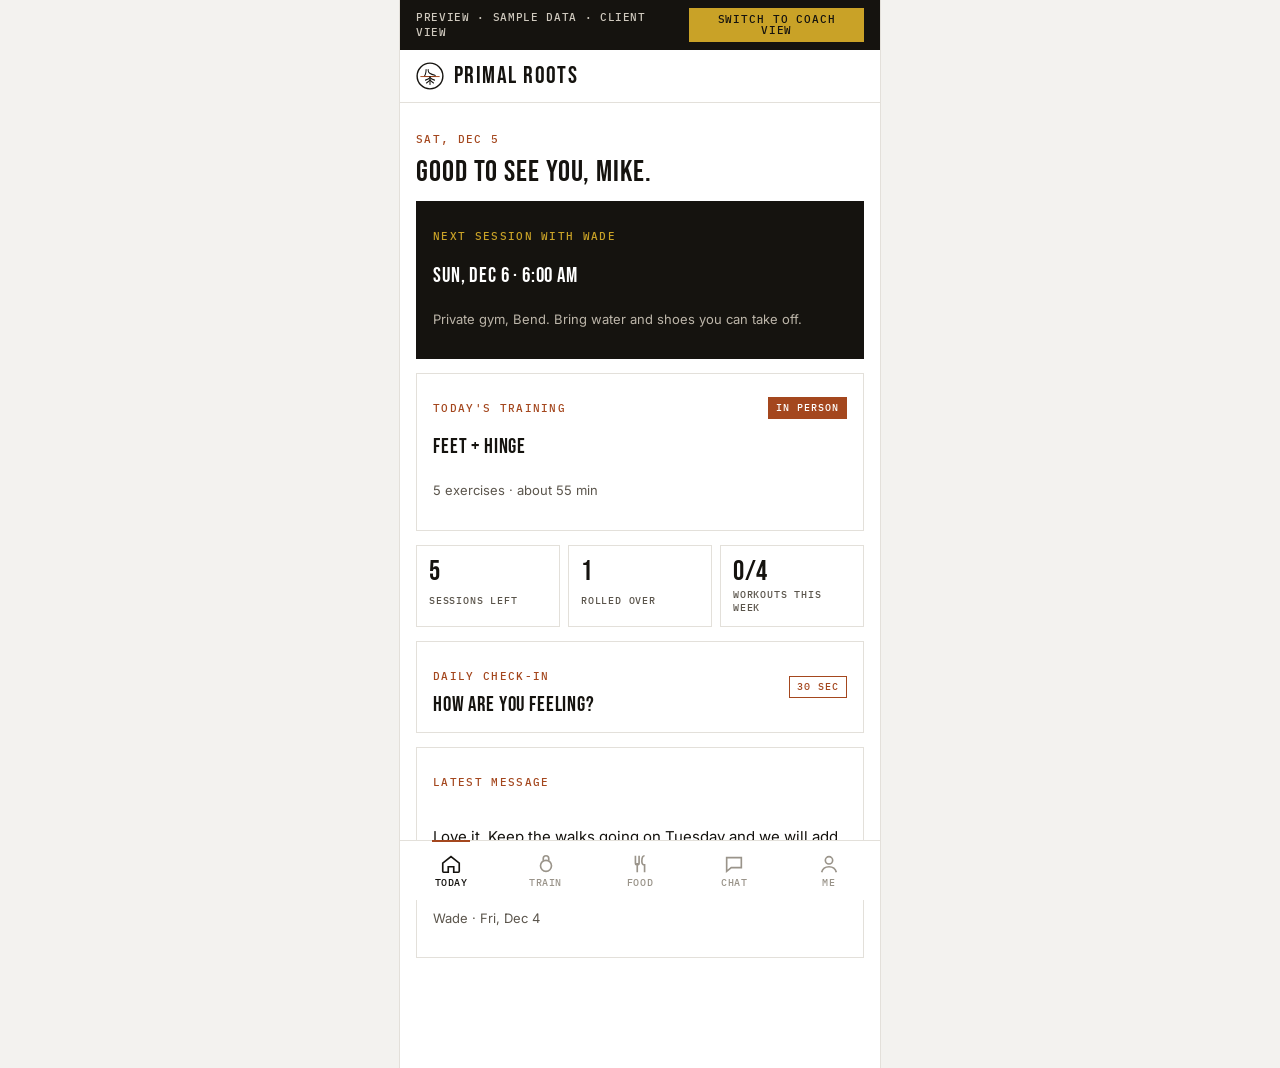
==== app/index.html @ 7bb83ce9 "Add Primal Roots app preview (client + coach views, sample data) Co-Authored-By: Claude Opus 5.5 <no" ====
<!doctype html>
<html lang="en">
<head>
<meta charset="utf-8">
<meta name="viewport" content="width=device-width, initial-scale=1, viewport-fit=cover">
<meta name="robots" content="noindex">
<title>Primal Roots App</title>
<link rel="preconnect" href="https://fonts.googleapis.com">
<link rel="preconnect" href="https://fonts.gstatic.com" crossorigin>
<link rel="stylesheet" href="https://fonts.googleapis.com/css2?family=Bebas+Neue&family=Source+Serif+4:opsz,wght@8..60,400;8..60,600&family=IBM+Plex+Mono:wght@500&family=Inter:wght@400;500;600&display=swap">
<style>
/* Layout: phone-first app shell. Sticky top bar, scrolling screen, fixed bottom tab bar. Coach view swaps the tabs. */
:root{
  --paper:#FFFFFF; --mist:#F3F2EF; --ink:#15130F; --stone:#5B554C; --rule:#E3E0DA; --gold:#C9A227; --rust:#A4471E; --ok:#2E7D32;
  --display:"Bebas Neue","Arial Narrow",Impact,sans-serif;
  --ui:"Inter",system-ui,-apple-system,"Segoe UI",Roboto,sans-serif;
  --mono:"IBM Plex Mono",ui-monospace,Menlo,monospace;
  color-scheme:light;
}
*{box-sizing:border-box}
html,body{height:100%}
body{margin:0;background:var(--mist);color:var(--ink);font:400 15px/1.5 var(--ui);-webkit-font-smoothing:antialiased}
body::before{content:"";position:fixed;inset:0 0 auto;height:env(safe-area-inset-top,0px);z-index:30;background:var(--paper)}
button{font:inherit;color:inherit;cursor:pointer}
:focus-visible{outline:2px solid var(--rust);outline-offset:2px}
@media (prefers-reduced-motion:reduce){*{transition:none!important;animation:none!important}}
.app{max-width:480px;margin:0 auto;min-height:100%;background:var(--paper);position:relative;box-shadow:0 0 0 1px var(--rule)}
.preview{background:var(--ink);color:#cfc9be;font:500 11px/1.4 var(--mono);letter-spacing:.06em;text-transform:uppercase;padding:8px max(16px,env(safe-area-inset-right,0px)) 8px max(16px,env(safe-area-inset-left,0px));display:flex;justify-content:space-between;align-items:center;gap:10px}
.preview button{background:var(--gold);color:var(--ink);border:0;padding:6px 10px;font:500 11px/1 var(--mono);letter-spacing:.08em;text-transform:uppercase}
.top{position:sticky;top:env(safe-area-inset-top,0px);z-index:20;background:var(--paper);border-bottom:1px solid var(--rule);display:flex;align-items:center;gap:10px;padding:12px max(16px,env(safe-area-inset-right,0px)) 12px max(16px,env(safe-area-inset-left,0px))}
.top svg.mk{width:28px;height:28px;flex:0 0 auto}
.top h1{font:400 24px/1 var(--display);letter-spacing:.06em;margin:0;flex:1}
.back{background:none;border:0;padding:6px 8px 6px 0;font:500 12px/1 var(--mono);letter-spacing:.08em;text-transform:uppercase;color:var(--stone)}
.screen{padding:18px max(16px,env(safe-area-inset-right,0px)) 110px max(16px,env(safe-area-inset-left,0px));display:grid;gap:14px}
.label{font:500 11px/1.3 var(--mono);letter-spacing:.12em;text-transform:uppercase;color:var(--rust)}
.muted{color:var(--stone)}
.small{font-size:13px}
h2{font:400 30px/1 var(--display);letter-spacing:.03em;margin:0}
h3{font:400 21px/1.05 var(--display);letter-spacing:.04em;margin:0}
.card{border:1px solid var(--rule);background:var(--paper);padding:16px;display:grid;gap:10px}
.card.dark{background:var(--ink);color:var(--paper);border-color:var(--ink)}
.card.dark .muted{color:#bdb6aa}
.card.dark .label{color:var(--gold)}
.card.tap{cursor:pointer;text-align:left;width:100%}
.card.tap:hover{border-color:var(--ink)}
.row{display:flex;align-items:center;justify-content:space-between;gap:12px}
.stats{display:grid;grid-template-columns:repeat(3,1fr);gap:8px}
.stat{border:1px solid var(--rule);padding:12px;display:grid;gap:2px}
.stat b{font:400 28px/1 var(--display);letter-spacing:.02em;font-variant-numeric:tabular-nums}
.stat span{font:500 10px/1.3 var(--mono);letter-spacing:.08em;text-transform:uppercase;color:var(--stone)}
.btn{display:inline-flex;align-items:center;justify-content:center;gap:8px;border:2px solid var(--ink);background:var(--ink);color:var(--paper);padding:12px 16px;font:400 17px/1 var(--display);letter-spacing:.1em;text-transform:uppercase;text-decoration:none}
.btn.ghost{background:transparent;color:var(--ink)}
.btn.gold{background:var(--gold);border-color:var(--gold);color:var(--ink)}
.btn.block{width:100%}
.chip{display:inline-block;font:500 10px/1 var(--mono);letter-spacing:.1em;text-transform:uppercase;padding:5px 7px;border:1px solid var(--rule);color:var(--stone)}
.chip.ok{border-color:var(--ok);color:var(--ok)}
.chip.warn{border-color:var(--rust);color:var(--rust)}
.chip.solid{background:var(--rust);border-color:var(--rust);color:#fff}
.tabs{position:fixed;bottom:0;left:50%;transform:translateX(-50%);width:100%;max-width:480px;background:var(--paper);border-top:1px solid var(--rule);display:grid;grid-template-columns:repeat(5,1fr);padding:6px max(4px,env(safe-area-inset-right,0px)) calc(6px + env(safe-area-inset-bottom,0px)) max(4px,env(safe-area-inset-left,0px));z-index:20}
.tabs.four{grid-template-columns:repeat(4,1fr)}
.tab{background:none;border:0;display:grid;justify-items:center;gap:3px;padding:6px 0;font:500 10px/1 var(--mono);letter-spacing:.06em;text-transform:uppercase;color:#9a948a;position:relative}
.tab svg{width:22px;height:22px}
.tab[aria-current="page"]{color:var(--ink)}
.tab[aria-current="page"]::after{content:"";position:absolute;top:-7px;left:30%;right:30%;height:2px;background:var(--rust)}
.dot{position:absolute;top:2px;right:28%;width:8px;height:8px;background:var(--rust);border-radius:50%}
.list{display:grid;border-top:1px solid var(--rule)}
.li{display:flex;gap:12px;align-items:center;justify-content:space-between;padding:12px 0;border-bottom:1px solid var(--rule)}
.li.tap{cursor:pointer;background:none;border-left:0;border-right:0;border-top:0;width:100%;text-align:left}
.ex{border:1px solid var(--rule);display:grid}
.exhead{display:flex;gap:12px;padding:12px;align-items:flex-start}
.thumb{width:64px;height:64px;flex:0 0 auto;background:repeating-linear-gradient(135deg,var(--mist) 0 6px,#fff 6px 12px);border:1px solid var(--rule);display:grid;place-items:center;font:500 9px/1.2 var(--mono);color:var(--stone);text-align:center;text-transform:uppercase;letter-spacing:.06em}
.exbody{display:grid;gap:4px;flex:1;min-width:0}
.exbody b{font-weight:600}
.sets{display:grid;gap:6px;padding:0 12px 12px}
.set{display:grid;grid-template-columns:42px 1fr 1fr 44px;gap:8px;align-items:center}
.set span{font:500 11px/1 var(--mono);color:var(--stone)}
.set input{width:100%;border:1px solid var(--rule);padding:8px;font:500 15px/1 var(--ui);text-align:center;border-radius:0;background:#fff;color:var(--ink)}
.done{width:44px;height:38px;border:1px solid var(--rule);background:#fff;display:grid;place-items:center}
.done[aria-pressed="true"]{background:var(--ink);border-color:var(--ink);color:#fff}
.bar{height:8px;background:var(--mist);position:relative}
.bar i{position:absolute;inset:0 auto 0 0;background:var(--rust)}
.scale{display:flex;gap:4px;flex-wrap:wrap}
.scale button{width:36px;height:36px;border:1px solid var(--rule);background:#fff;font:500 13px/1 var(--mono)}
.scale button[aria-pressed="true"]{background:var(--ink);color:#fff;border-color:var(--ink)}
.fld{display:grid;gap:6px}
.fld label{font-weight:600;font-size:14px}
.fld input,.fld textarea,.fld select{border:1px solid #c9c4ba;padding:10px 12px;font:400 16px/1.4 var(--ui);border-radius:0;background:#fff;color:var(--ink);width:100%}
.chat{display:grid;gap:8px;padding-bottom:70px}
.msg{max-width:80%;padding:10px 12px;font-size:15px;line-height:1.4}
.msg.me{justify-self:end;background:var(--ink);color:#fff}
.msg.them{justify-self:start;background:var(--mist)}
.msg time{display:block;font:500 10px/1 var(--mono);opacity:.6;margin-top:6px}
.composer{position:fixed;bottom:calc(64px + env(safe-area-inset-bottom,0px));left:50%;transform:translateX(-50%);width:100%;max-width:480px;background:var(--paper);border-top:1px solid var(--rule);display:flex;gap:8px;padding:10px max(16px,env(safe-area-inset-right,0px)) 10px max(16px,env(safe-area-inset-left,0px));z-index:19}
.composer input{flex:1;border:1px solid #c9c4ba;padding:10px 12px;font:400 16px/1.2 var(--ui);border-radius:0;min-width:0}
.composer button{border:0;background:var(--rust);color:#fff;padding:0 16px;font:400 16px/1 var(--display);letter-spacing:.1em}
.meal{display:grid;grid-template-columns:auto 1fr auto;gap:10px;align-items:start;padding:12px 0;border-bottom:1px solid var(--rule)}
.meal .when{font:500 11px/1.6 var(--mono);color:var(--rust);text-transform:uppercase;letter-spacing:.06em;width:64px}
.spark{width:100%;height:120px;display:block}
.seg{display:grid;grid-template-columns:repeat(3,1fr);border:1px solid var(--ink)}
.seg button{background:#fff;border:0;padding:10px 4px;font:500 11px/1 var(--mono);letter-spacing:.06em;text-transform:uppercase}
.seg button + button{border-left:1px solid var(--ink)}
.seg button[aria-pressed="true"]{background:var(--ink);color:#fff}
.toast{position:fixed;left:50%;bottom:calc(84px + env(safe-area-inset-bottom,0px));transform:translateX(-50%);background:var(--ink);color:#fff;padding:10px 14px;font:500 12px/1.3 var(--mono);letter-spacing:.04em;z-index:40}
.avatar{width:40px;height:40px;flex:0 0 auto;background:var(--ink);color:#fff;display:grid;place-items:center;font:400 18px/1 var(--display);letter-spacing:.04em}
.flag{border-left:3px solid var(--rust);padding:8px 12px;background:#fbf1ed;font-size:14px}
.guide li{margin-bottom:6px}
</style>
</head>
<body>


<div class="app" id="app"></div>

<script>
(function(){
/* ---------- sample data (shaped like the future database tables) ---------- */
var today = new Date(); today.setHours(0,0,0,0);
function dayOffset(n,h,m){var d=new Date(today);d.setDate(d.getDate()+n);if(h!=null)d.setHours(h,m||0);return d;}
var DB = {
  coach:{name:'Wade', phone:'541-703-8179', email:'wade@primalroots.fit', bookingLink:'https://calendar.app.google/3cA5vLPcfc19vx5R9'},
  clients:[
    {id:'c1', name:'Mike R.', first:'Mike', plan:'The Full Root', sessionsPerMonth:8, used:3, rolled:1, price:920, term:'Month to month', method:'Card', paid:true, parq:'Cleared', goal:'Lose 20 lb and stop my low back flaring up at work', avoid:'Morning low back stiffness. No heavy spinal loading yet.', schedule:'Mon/Wed 6:00am', start:'Nov 2, 2026', workoutPlan:true, nutritionPlan:true, lastCheckin:0, unread:1},
    {id:'c2', name:'Dan K.', first:'Dan', plan:'The Root', sessionsPerMonth:4, used:1, rolled:0, price:560, term:'3-month prepaid', method:'Zelle', paid:true, parq:'Clearance received', goal:'Get back in shape for hunting season', avoid:'Left knee meniscus surgery 2023. Avoid deep loaded knee flexion.', schedule:'Sat 9:00am', start:'Nov 9, 2026', workoutPlan:true, nutritionPlan:true, lastCheckin:2, unread:0},
    {id:'c3', name:'Tyler B.', first:'Tyler', plan:'Custom', sessionsPerMonth:8, used:2, rolled:0, price:840, term:'Month to month', method:'Cash', paid:false, parq:'Needs clearance', goal:'Build strength after years of desk work', avoid:'Waiting on doctor clearance (PAR-Q question 1).', schedule:'Tue/Thu 5:30pm', start:'Nov 16, 2026', workoutPlan:true, nutritionPlan:false, lastCheckin:5, unread:0}
  ],
  sessions:[ {client:'c1', at:dayOffset(1,6,0), type:'Training session'}, {client:'c1', at:dayOffset(3,6,0), type:'Training session'},
             {client:'c2', at:dayOffset(4,9,0), type:'Training session'}, {client:'c3', at:dayOffset(1,17,30), type:'Training session'} ],
  program:{ name:'Ground Up — Phase 1', weeks:4, week:2, days:[
    {id:'w1', day:'Mon', title:'Feet + Hinge', focus:'Lower body · in person', mins:55, inPerson:true, exercises:[
      {name:'Short foot holds', detail:'Barefoot. Pull the ball of the foot toward the heel without curling toes.', sets:3, reps:'30 sec', load:'Bodyweight'},
      {name:'Toe yoga', detail:'Big toe up, little toes down, then switch. Slow and controlled.', sets:2, reps:'10 each', load:'Bodyweight'},
      {name:'Kettlebell deadlift', detail:'Hips back, flat back, drive the floor away.', sets:3, reps:'8', load:'24 kg'},
      {name:'Goblet squat', detail:'Heels down, chest tall, pause 1 sec at the bottom.', sets:3, reps:'10', load:'16 kg'},
      {name:'Suitcase carry', detail:'One bell, stand tall, do not lean. Switch hands each set.', sets:3, reps:'40 m', load:'24 kg'} ]},
    {id:'w2', day:'Tue', title:'Walk + Mobility', focus:'On your own · 30 min', mins:30, inPerson:false, exercises:[
      {name:'Brisk walk', detail:'Nose breathing pace. Flat shoes or barefoot shoes if you have them.', sets:1, reps:'20 min', load:'—'},
      {name:'Ankle rocks', detail:'Knee over toes against a wall, heel down.', sets:2, reps:'12 each', load:'Bodyweight'},
      {name:'Hip airplanes', detail:'Hold a counter for balance. Rotate over the standing hip.', sets:2, reps:'6 each', load:'Bodyweight'} ]},
    {id:'w3', day:'Wed', title:'Rotate + Press', focus:'Upper body · in person', mins:55, inPerson:true, exercises:[
      {name:'Mace 360', detail:'Elbows close to the head, ribs down, smooth circle.', sets:3, reps:'8 each way', load:'7 kg'},
      {name:'Landmine rotation', detail:'Pivot the back foot, power from the hips, not the arms.', sets:3, reps:'8 each side', load:'Bar + 10 lb'},
      {name:'Half-kneeling KB press', detail:'Squeeze the down-side glute, press straight up.', sets:3, reps:'8 each', load:'16 kg'},
      {name:'Cable row', detail:'Reach long, pull to the ribs, pause.', sets:3, reps:'12', load:'50 lb'} ]},
    {id:'w4', day:'Fri', title:'Carry + Conditioning', focus:'On your own · 35 min', mins:35, inPerson:false, exercises:[
      {name:'Kettlebell swing', detail:'Hike, snap the hips, float the bell. Rest as needed.', sets:5, reps:'15', load:'16 kg'},
      {name:'Farmer carry', detail:'Two bells, short fast steps.', sets:4, reps:'40 m', load:'2 × 16 kg'},
      {name:'Dead bug', detail:'Low back pressed down, slow exhale.', sets:3, reps:'8 each', load:'Bodyweight'} ]}
  ]},
  nutrition:{ title:'Ancestral basics', summary:'Simple, whole-food guidelines we set together at your intro session. Adjusted at check-ins.', guidelines:[
      'Build every meal around a palm-to-hand-sized portion of animal protein: beef, eggs, fish, poultry.',
      'Add fruit and dairy you tolerate well for carbs and energy, more on training days.',
      'Cook with butter, tallow or olive oil. Skip seed oils and packaged snacks.',
      'Drink water through the day; add salt if you train hard or sweat a lot.',
      'Eat most of your food earlier in the day and finish 2–3 hours before bed.'],
    sampleDay:[['Breakfast','4 eggs, berries, whole milk'],['Lunch','Ground beef bowl with rice or potatoes, fruit'],['Snack','Greek yogurt and honey'],['Dinner','Steak or salmon, roasted vegetables']],
    note:'This is general coaching, not medical nutrition therapy. Check with your doctor if you have a medical condition.' },
  foodLog:[ {when:'Breakfast', what:'4 eggs, blueberries, coffee with cream', time:'7:10am'}, {when:'Lunch', what:'Ground beef, white rice, orange', time:'12:30pm'} ],
  water:5,
  checkins:[ {d:-6,weight:212.4,sleep:6,energy:5,soreness:4,stress:7},{d:-5,weight:212.0,sleep:7,energy:6,soreness:5,stress:6},{d:-4,weight:211.6,sleep:6,energy:6,soreness:6,stress:6},
             {d:-3,weight:211.8,sleep:7,energy:7,soreness:4,stress:5},{d:-2,weight:211.1,sleep:8,energy:7,soreness:3,stress:5},{d:-1,weight:210.6,sleep:7,energy:8,soreness:3,stress:4} ],
  messages:{ c1:[ {from:'coach', text:'Nice work on swings Monday. How is the back feeling this morning?', at:dayOffset(-1,8,2)},
                  {from:'client', text:'Way less stiff than usual. Did the foot stuff before work too.', at:dayOffset(-1,8,40)},
                  {from:'coach', text:'Love it. Keep the walks going on Tuesday and we will add load Wednesday.', at:dayOffset(-1,9,5)} ],
             c2:[ {from:'client', text:'Knee felt solid on the step-ups.', at:dayOffset(-2,18,0)} ], c3:[] },
  documents:[ {name:'Intake forms (signed)', date:'Oct 30, 2026'}, {name:'Client agreement', date:'Nov 2, 2026'} ],
  coachNotes:{ c1:[ {d:'Nov 2', t:'Personal', n:'Wife Sarah, two kids. Desk job 7–3. Loves fly fishing.'}, {d:'Nov 2', t:'Injury / pain', n:'Back fine during swings; ask about morning stiffness.'} ],
               c2:[ {d:'Nov 9', t:'Programming', n:'Progress step-up height before adding load.'} ],
               c3:[ {d:'Nov 16', t:'Billing', n:'Pays cash at first session of the month.'} ] }
};

/* ---------- state ---------- */
var S = { role:'client', tab:'today', sub:null, me:'c1', coachClient:null, done:{}, checkin:{}, toast:null, logDraft:null };
var root = document.getElementById('app');
function esc(s){return String(s==null?'':s).replace(/[&<>"]/g,function(c){return{'&':'&amp;','<':'&lt;','>':'&gt;','"':'&quot;'}[c];});}
function fmtDay(d){return d.toLocaleDateString(undefined,{weekday:'short',month:'short',day:'numeric'});}
function fmtTime(d){return d.toLocaleTimeString(undefined,{hour:'numeric',minute:'2-digit'});}
function me(){return DB.clients.find(function(c){return c.id===S.me;});}
function nextSession(cid){return DB.sessions.filter(function(s){return s.client===cid&&s.at>new Date();}).sort(function(a,b){return a.at-b.at;})[0];}
function toast(t){S.toast=t;draw();setTimeout(function(){S.toast=null;draw();},1800);}

var ICON = {
  today:'<svg viewBox="0 0 24 24" fill="none" stroke="currentColor" stroke-width="1.8"><path d="M3 11l9-7 9 7v9a1 1 0 0 1-1 1h-5v-6H9v6H4a1 1 0 0 1-1-1z"/></svg>',
  train:'<svg viewBox="0 0 24 24" fill="none" stroke="currentColor" stroke-width="1.8"><circle cx="12" cy="14" r="6"/><path d="M9 8.5V6a3 3 0 0 1 6 0v2.5"/></svg>',
  food:'<svg viewBox="0 0 24 24" fill="none" stroke="currentColor" stroke-width="1.8"><path d="M7 3v8a2 2 0 0 0 4 0V3M9 11v10M17 3c-2 0-3 3-3 6s1 4 3 4v8"/></svg>',
  chat:'<svg viewBox="0 0 24 24" fill="none" stroke="currentColor" stroke-width="1.8"><path d="M4 5h16v11H9l-5 4z"/></svg>',
  me:'<svg viewBox="0 0 24 24" fill="none" stroke="currentColor" stroke-width="1.8"><circle cx="12" cy="8" r="4"/><path d="M4 21c1-4 4-6 8-6s7 2 8 6"/></svg>',
  clients:'<svg viewBox="0 0 24 24" fill="none" stroke="currentColor" stroke-width="1.8"><circle cx="9" cy="8" r="3.5"/><path d="M2 20c.8-3.5 3.6-5 7-5s6.2 1.5 7 5"/><path d="M16 4.5a3.5 3.5 0 0 1 0 7M18 15c2 .6 3.4 2.2 4 5"/></svg>',
  cal:'<svg viewBox="0 0 24 24" fill="none" stroke="currentColor" stroke-width="1.8"><rect x="3" y="5" width="18" height="16"/><path d="M3 10h18M8 3v4M16 3v4"/></svg>',
  check:'<svg viewBox="0 0 24 24" width="18" height="18" fill="none" stroke="currentColor" stroke-width="2.4"><path d="M5 12l5 5 9-10"/></svg>'
};
var MARK = '<svg class="mk" viewBox="0 0 200 200" aria-hidden="true"><g fill="none" stroke="#15130F" stroke-linecap="round" stroke-linejoin="round"><circle cx="100" cy="100" r="92" stroke-width="10"/><g transform="translate(100 104) scale(0.62) translate(-105 -120)" stroke-width="12"><path d="M60 40 C60 64 58 80 52 94 C44 104 40 112 44 120 H158 C168 120 170 110 162 106 C140 100 118 92 102 82 C92 76 86 64 84 50 V40"/></g><path d="M34 104 H166" stroke="#A4471E" stroke-width="7"/><g transform="translate(100 104) scale(0.58) translate(-100 -82)" stroke-width="13"><path d="M100 82 V180"/><path d="M100 96 C86 112 66 120 44 126"/><path d="M100 96 C114 112 134 120 156 126"/><path d="M100 124 C88 140 72 150 56 162"/><path d="M100 124 C112 140 128 150 144 162"/></g></g></svg>';

/* ---------- client screens ---------- */
function todayWorkout(){var dows=['Sun','Mon','Tue','Wed','Thu','Fri','Sat'];var d=dows[new Date().getDay()];return DB.program.days.find(function(w){return w.day===d;})||DB.program.days[0];}
function clientToday(){
  var c=me(), ns=nextSession(c.id), w=todayWorkout(), left=c.sessionsPerMonth-c.used, doneCount=DB.program.days.filter(function(x){return S.done[x.id+'_complete'];}).length;
  var lastMsg=(DB.messages[c.id]||[]).slice(-1)[0];
  return '<div><p class="label">'+esc(fmtDay(new Date()))+'</p><h2>Good to see you, '+esc(c.first)+'.</h2></div>'+
  (ns?'<div class="card dark"><p class="label">Next session with Wade</p><h3>'+esc(fmtDay(ns.at))+' · '+esc(fmtTime(ns.at))+'</h3><p class="muted small">Private gym, Bend. Bring water and shoes you can take off.</p></div>':'')+
  '<button class="card tap" data-go="workout" data-id="'+w.id+'"><div class="row"><p class="label">Today\'s training</p><span class="chip'+(w.inPerson?' solid':'')+'">'+(w.inPerson?'In person':'On your own')+'</span></div><h3>'+esc(w.title)+'</h3><p class="muted small">'+esc(w.exercises.length)+' exercises · about '+w.mins+' min</p></button>'+
  '<div class="stats"><div class="stat"><b>'+left+'</b><span>Sessions left</span></div><div class="stat"><b>'+c.rolled+'</b><span>Rolled over</span></div><div class="stat"><b>'+doneCount+'/'+DB.program.days.length+'</b><span>Workouts this week</span></div></div>'+
  '<button class="card tap" data-go="checkin"><div class="row"><div><p class="label">Daily check-in</p><h3>'+(S.checkin.saved?'Checked in today':'How are you feeling?')+'</h3></div><span class="chip '+(S.checkin.saved?'ok':'warn')+'">'+(S.checkin.saved?'Done':'30 sec')+'</span></div></button>'+
  (lastMsg?'<button class="card tap" data-tab="chat"><p class="label">Latest message</p><p>'+esc(lastMsg.text)+'</p><p class="muted small">'+(lastMsg.from==='coach'?'Wade':'You')+' · '+esc(fmtDay(lastMsg.at))+'</p></button>':'');
}
function clientTrain(){
  var p=DB.program;
  return '<div><p class="label">Your program</p><h2>'+esc(p.name)+'</h2><p class="muted small">Week '+p.week+' of '+p.weeks+'</p></div>'+
  '<div class="bar" aria-label="Program progress"><i style="width:'+(p.week/p.weeks*100)+'%"></i></div>'+
  p.days.map(function(w){var done=S.done[w.id+'_complete'];return '<button class="card tap" data-go="workout" data-id="'+w.id+'"><div class="row"><span class="label">'+esc(w.day)+'</span>'+(done?'<span class="chip ok">Done</span>':'<span class="chip'+(w.inPerson?' solid':'')+'">'+(w.inPerson?'In person':'On your own')+'</span>')+'</div><h3>'+esc(w.title)+'</h3><p class="muted small">'+esc(w.focus)+' · '+w.exercises.length+' exercises</p></button>';}).join('');
}
function workoutDetail(id){
  var w=DB.program.days.find(function(x){return x.id===id;});
  return '<div><p class="label">'+esc(w.day)+' · '+esc(w.focus)+'</p><h2>'+esc(w.title)+'</h2></div>'+
  w.exercises.map(function(e,ei){
    var sets='';for(var s=0;s<e.sets;s++){var k=id+'_'+ei+'_'+s;sets+='<div class="set"><span>Set '+(s+1)+'</span><input aria-label="Weight, set '+(s+1)+'" value="'+esc(S.done[k+'_w']!=null?S.done[k+'_w']:e.load)+'" data-log="'+k+'_w"><input aria-label="Reps, set '+(s+1)+'" value="'+esc(S.done[k+'_r']!=null?S.done[k+'_r']:e.reps)+'" data-log="'+k+'_r"><button class="done" aria-label="Mark set '+(s+1)+' done" aria-pressed="'+(S.done[k]?'true':'false')+'" data-set="'+k+'">'+ICON.check+'</button></div>';}
    return '<div class="ex"><div class="exhead"><div class="thumb">Demo<br>video</div><div class="exbody"><b>'+esc(e.name)+'</b><span class="muted small">'+e.sets+' × '+esc(e.reps)+' · '+esc(e.load)+'</span><span class="small">'+esc(e.detail)+'</span></div></div><div class="sets"><div class="set"><span></span><span>Load</span><span>Reps</span><span></span></div>'+sets+'</div></div>';
  }).join('')+
  '<div class="fld"><label for="wnote">Notes for Wade</label><textarea id="wnote" rows="2" placeholder="How did it feel? Anything hurt?"></textarea></div>'+
  '<button class="btn block" data-complete="'+id+'">'+(S.done[id+'_complete']?'Completed ✓':'Finish workout')+'</button>';
}
function checkinScreen(){
  var c=S.checkin;
  function scale(key,label){return '<div class="fld"><label>'+label+'</label><div class="scale">'+[1,2,3,4,5,6,7,8,9,10].map(function(n){return '<button aria-pressed="'+(c[key]===n?'true':'false')+'" data-ck="'+key+'" data-v="'+n+'">'+n+'</button>';}).join('')+'</div></div>';}
  return '<div><p class="label">Daily check-in</p><h2>How are you today?</h2></div>'+
  '<div class="fld"><label for="ckw">Morning bodyweight (lb)</label><input id="ckw" inputmode="decimal" value="'+esc(c.weight||'')+'" data-ckin="weight" placeholder="e.g. 210.2"></div>'+
  scale('sleep','Sleep quality')+scale('energy','Energy')+scale('soreness','Soreness')+scale('stress','Stress')+
  '<div class="fld"><label for="ckn">Anything Wade should know?</label><textarea id="ckn" rows="2" data-ckin="note">'+esc(c.note||'')+'</textarea></div>'+
  '<button class="btn block" data-saveck="1">Save check-in</button>';
}
function clientFood(){
  var n=DB.nutrition;
  return '<div><p class="label">Nutrition plan</p><h2>'+esc(n.title)+'</h2><p class="muted small">'+esc(n.summary)+'</p></div>'+
  '<div class="card"><p class="label">Your guidelines</p><ul class="guide" style="margin:0;padding-left:18px">'+n.guidelines.map(function(g){return '<li>'+esc(g)+'</li>';}).join('')+'</ul></div>'+
  '<div class="card"><p class="label">Sample day</p>'+n.sampleDay.map(function(m){return '<div class="row small"><b>'+esc(m[0])+'</b><span class="muted" style="text-align:right">'+esc(m[1])+'</span></div>';}).join('')+'</div>'+
  '<div class="row"><h3>Today\'s food log</h3><button class="btn ghost" data-go="addfood" style="padding:8px 12px;font-size:15px">+ Add</button></div>'+
  '<div class="list">'+(DB.foodLog.length?DB.foodLog.map(function(f){return '<div class="meal"><span class="when">'+esc(f.when)+'</span><span>'+esc(f.what)+'</span><span class="muted small">'+esc(f.time)+'</span></div>';}).join(''):'<p class="muted">Nothing logged yet today.</p>')+'</div>'+
  '<div class="card"><div class="row"><p class="label">Water</p><span class="muted small">'+DB.water+' of 8 glasses</span></div><div class="bar"><i style="width:'+Math.min(100,DB.water/8*100)+'%"></i></div><div class="row"><button class="btn ghost" data-water="-1" style="padding:8px 14px">−</button><button class="btn" data-water="1" style="padding:8px 14px">+ Glass</button></div></div>'+
  '<p class="muted small">'+esc(n.note)+'</p>';
}
function addFood(){
  return '<div><p class="label">Food log</p><h2>Add a meal</h2></div>'+
  '<div class="fld"><label for="fw">Meal</label><select id="fw"><option>Breakfast</option><option>Lunch</option><option>Snack</option><option>Dinner</option></select></div>'+
  '<div class="fld"><label for="fd">What did you eat?</label><textarea id="fd" rows="3" placeholder="e.g. 8 oz steak, potatoes, butter"></textarea></div>'+
  '<div class="fld"><label>Photo (optional)</label><div class="thumb" style="width:100%;height:90px">Tap to add a photo<br>(coming in the live app)</div></div>'+
  '<button class="btn block" data-savefood="1">Save meal</button>';
}
function chatScreen(cid, asCoach){
  var msgs=DB.messages[cid]||[];
  return '<div class="chat">'+(msgs.length?msgs.map(function(m){var mine=asCoach?m.from==='coach':m.from==='client';return '<div class="msg '+(mine?'me':'them')+'">'+esc(m.text)+'<time>'+esc(fmtDay(m.at))+' · '+esc(fmtTime(m.at))+'</time></div>';}).join(''):'<p class="muted">No messages yet. Say hi.</p>')+'</div>'+
  '<form class="composer" data-send="'+cid+'"><input aria-label="Message" placeholder="Message'+(asCoach?'':' Wade')+'…" id="msgin" autocomplete="off"><button type="submit">Send</button></form>';
}
function spark(vals){
  var w=320,h=110,p=18,min=Math.min.apply(null,vals)-0.5,max=Math.max.apply(null,vals)+0.5;
  var pts=vals.map(function(v,i){return [p+i*(w-2*p)/(vals.length-1), h-p-(v-min)/(max-min)*(h-2*p)];});
  var d=pts.map(function(q,i){return (i?'L':'M')+q[0].toFixed(1)+' '+q[1].toFixed(1);}).join(' ');
  var area=d+' L'+pts[pts.length-1][0]+' '+(h-p)+' L'+pts[0][0]+' '+(h-p)+' Z';
  var last=pts[pts.length-1];
  return '<svg class="spark" viewBox="0 0 '+w+' '+h+'" role="img" aria-label="Bodyweight trend"><line x1="'+p+'" x2="'+(w-p)+'" y1="'+(h-p)+'" y2="'+(h-p)+'" stroke="#E3E0DA"/><path d="'+area+'" fill="#A4471E" fill-opacity=".08"/><path d="'+d+'" fill="none" stroke="#A4471E" stroke-width="2.5"/><circle cx="'+last[0]+'" cy="'+last[1]+'" r="4.5" fill="#A4471E"/><text x="'+(last[0]-6)+'" y="'+(last[1]-10)+'" text-anchor="end" font-family="IBM Plex Mono, monospace" font-size="11" fill="#15130F">'+vals[vals.length-1]+' lb</text><text x="'+p+'" y="'+(h-3)+'" font-family="IBM Plex Mono, monospace" font-size="10" fill="#5B554C">'+vals.length+' days</text></svg>';
}
function clientMe(){
  var c=me(), w=DB.checkins.map(function(x){return x.weight;});
  return '<div class="row"><div><p class="label">Your plan</p><h2>'+esc(c.plan)+'</h2></div><span class="chip '+(c.paid?'ok':'warn')+'">'+(c.paid?'Paid this month':'Payment due')+'</span></div>'+
  '<div class="stats"><div class="stat"><b>'+(c.sessionsPerMonth-c.used)+'</b><span>Sessions left</span></div><div class="stat"><b>'+c.sessionsPerMonth+'</b><span>Per month</span></div><div class="stat"><b>$'+c.price+'</b><span>Per month</span></div></div>'+
  '<a class="btn block" href="'+DB.coach.bookingLink+'" target="_blank" rel="noopener">Book a session</a>'+
  '<div class="card"><p class="label">Progress</p><div class="row"><h3>Bodyweight</h3><span class="chip ok">'+(w[w.length-1]-w[0]).toFixed(1)+' lb</span></div>'+spark(w)+'</div>'+
  '<div class="card"><p class="label">Your goal</p><p>'+esc(c.goal)+'</p></div>'+
  '<div class="card"><p class="label">Documents</p><div class="list">'+DB.documents.map(function(d){return '<div class="li"><span>'+esc(d.name)+'</span><span class="muted small">'+esc(d.date)+'</span></div>';}).join('')+'</div></div>'+
  '<div class="card"><p class="label">Plan details</p><div class="list"><div class="li"><span>Term</span><b>'+esc(c.term)+'</b></div><div class="li"><span>Schedule</span><b>'+esc(c.schedule)+'</b></div><div class="li"><span>Payment</span><b>'+esc(c.method)+'</b></div></div><p class="muted small">Cancel or reschedule at least 24 hours ahead and the session rolls over. Questions? Call or text '+DB.coach.phone+'.</p></div>';
}

/* ---------- coach screens ---------- */
function coachToday(){
  var up=DB.sessions.filter(function(s){return s.at>new Date();}).sort(function(a,b){return a.at-b.at;});
  var flags=DB.clients.filter(function(c){return c.parq==='Needs clearance'||!c.paid||c.lastCheckin>=4;});
  return '<div><p class="label">'+esc(fmtDay(new Date()))+'</p><h2>Coach dashboard</h2></div>'+
  '<div class="stats"><div class="stat"><b>'+DB.clients.length+'</b><span>Active clients</span></div><div class="stat"><b>'+up.length+'</b><span>Upcoming sessions</span></div><div class="stat"><b>'+DB.clients.filter(function(c){return !c.paid;}).length+'</b><span>Unpaid</span></div></div>'+
  (flags.length?'<div class="card"><p class="label">Needs attention</p>'+flags.map(function(c){var why=[];if(c.parq==='Needs clearance')why.push('PAR-Q clearance needed');if(!c.paid)why.push('Payment due');if(c.lastCheckin>=4)why.push('No check-in for '+c.lastCheckin+' days');return '<button class="li tap" data-client="'+c.id+'"><span><b>'+esc(c.name)+'</b><br><span class="small muted">'+esc(why.join(' · '))+'</span></span><span class="chip warn">Open</span></button>';}).join('')+'</div>':'')+
  '<div class="card"><p class="label">Upcoming sessions</p><div class="list">'+up.map(function(s){var c=DB.clients.find(function(x){return x.id===s.client;});return '<button class="li tap" data-client="'+c.id+'"><span><b>'+esc(c.name)+'</b><br><span class="small muted">'+esc(c.plan)+'</span></span><span class="small" style="text-align:right">'+esc(fmtDay(s.at))+'<br>'+esc(fmtTime(s.at))+'</span></button>';}).join('')+'</div></div>';
}
function coachClients(){
  return '<div><p class="label">Roster</p><h2>Clients</h2></div><div class="list">'+DB.clients.map(function(c){
    return '<button class="li tap" data-client="'+c.id+'"><span style="display:flex;gap:12px;align-items:center"><span class="avatar">'+esc(c.first[0])+'</span><span><b>'+esc(c.name)+'</b><br><span class="small muted">'+esc(c.plan)+' · '+(c.sessionsPerMonth-c.used)+' sessions left</span></span></span><span class="chip '+(c.parq==='Needs clearance'?'warn':c.paid?'ok':'warn')+'">'+(c.parq==='Needs clearance'?'Clearance':c.paid?'Paid':'Unpaid')+'</span></button>';
  }).join('')+'</div><button class="btn ghost block" data-toast="In the live app this opens a form to add a client and send their login invite.">+ Add client</button>';
}
function coachClient(id){
  var c=DB.clients.find(function(x){return x.id===id;}), ns=nextSession(id), notes=DB.coachNotes[id]||[];
  return '<div class="row"><div><p class="label">'+esc(c.plan)+'</p><h2>'+esc(c.name)+'</h2></div><span class="avatar">'+esc(c.first[0])+'</span></div>'+
  (c.parq==='Needs clearance'?'<div class="flag"><b>PAR-Q:</b> needs physician clearance (Form 5) before training.</div>':'')+
  '<div class="stats"><div class="stat"><b>'+c.used+'/'+c.sessionsPerMonth+'</b><span>Sessions used</span></div><div class="stat"><b>'+c.rolled+'</b><span>Rolled over</span></div><div class="stat"><b style="color:'+(c.paid?'var(--ok)':'var(--rust)')+'">'+(c.paid?'Paid':'Due')+'</b><span>This month</span></div></div>'+
  '<div class="card"><p class="label">Watch for</p><p>'+esc(c.avoid)+'</p></div>'+
  '<div class="card"><p class="label">Goal</p><p>'+esc(c.goal)+'</p></div>'+
  '<div class="card"><p class="label">Plan</p><div class="list"><div class="li"><span>Next session</span><b>'+(ns?esc(fmtDay(ns.at)+' · '+fmtTime(ns.at)):'Not booked')+'</b></div><div class="li"><span>Schedule</span><b>'+esc(c.schedule)+'</b></div><div class="li"><span>Price</span><b>$'+c.price+'/mo · '+esc(c.method)+'</b></div><div class="li"><span>Term</span><b>'+esc(c.term)+'</b></div><div class="li"><span>Workout / nutrition plan</span><b>'+(c.workoutPlan?'Yes':'No')+' / '+(c.nutritionPlan?'Yes':'No')+'</b></div></div></div>'+
  '<div class="seg" role="group"><button data-ct="notes" aria-pressed="'+(S.ctab!=='docs'&&S.ctab!=='chat'?'true':'false')+'">Notes</button><button data-ct="chat" aria-pressed="'+(S.ctab==='chat'?'true':'false')+'">Messages</button><button data-ct="docs" aria-pressed="'+(S.ctab==='docs'?'true':'false')+'">Paperwork</button></div>'+
  (S.ctab==='docs'?'<div class="list"><div class="li"><span>Intake forms (Forms 1–4)</span><span class="chip ok">Signed</span></div><div class="li"><span>Client agreement (Form 7)</span><span class="chip ok">Signed</span></div><div class="li"><span>Needs analysis (Form 6)</span><span class="chip">Draft</span></div>'+(c.parq==='Needs clearance'?'<div class="li"><span>Physician clearance (Form 5)</span><span class="chip warn">Waiting</span></div>':'')+'</div>':
   S.ctab==='chat'?'<button class="btn block" data-tab="inbox" data-pick="'+id+'">Open conversation</button>':
   '<div class="list">'+notes.map(function(n){return '<div class="li" style="align-items:flex-start"><span><span class="chip">'+esc(n.t)+'</span><br>'+esc(n.n)+'</span><span class="muted small">'+esc(n.d)+'</span></div>';}).join('')+'</div><div class="fld"><label for="cn">Add a note</label><textarea id="cn" rows="2"></textarea></div><button class="btn ghost block" data-addnote="'+id+'">Save note</button>');
}
function coachInbox(){
  if(S.coachChat) return chatScreen(S.coachChat,true);
  return '<div><p class="label">Messages</p><h2>Inbox</h2></div><div class="list">'+DB.clients.map(function(c){var m=(DB.messages[c.id]||[]).slice(-1)[0];
    return '<button class="li tap" data-chat="'+c.id+'"><span style="display:flex;gap:12px;align-items:center"><span class="avatar">'+esc(c.first[0])+'</span><span><b>'+esc(c.name)+'</b><br><span class="small muted">'+esc(m?m.text.slice(0,48)+(m.text.length>48?'…':''):'No messages yet')+'</span></span></span>'+(c.unread?'<span class="chip solid">New</span>':'')+'</button>';}).join('')+'</div>';
}
function coachSchedule(){
  var days=[];for(var i=0;i<7;i++)days.push(dayOffset(i));
  return '<div><p class="label">This week</p><h2>Schedule</h2><p class="muted small">Synced from your Google Calendar in the live app.</p></div>'+
  days.map(function(d){var ss=DB.sessions.filter(function(s){return s.at.toDateString()===d.toDateString();});
    return '<div class="card"><p class="label">'+esc(fmtDay(d))+'</p>'+(ss.length?ss.map(function(s){var c=DB.clients.find(function(x){return x.id===s.client;});return '<button class="li tap" data-client="'+c.id+'"><b>'+esc(fmtTime(s.at))+'</b><span>'+esc(c.name)+'</span></button>';}).join(''):'<p class="muted small">Open</p>')+'</div>';}).join('');
}

/* ---------- shell ---------- */
var CLIENT_TABS=[['today','Today'],['train','Train'],['food','Food'],['chat','Chat'],['me','Me']];
var COACH_TABS=[['today','Today','today'],['clients','Clients','clients'],['schedule','Schedule','cal'],['inbox','Inbox','chat']];
function title(){
  if(S.role==='client'){ if(S.sub==='workout')return 'Workout'; if(S.sub==='checkin')return 'Check-in'; if(S.sub==='addfood')return 'Food log';
    return {today:'Primal Roots',train:'Train',food:'Food',chat:'Wade',me:'My plan'}[S.tab]; }
  if(S.coachClient)return 'Client'; if(S.tab==='inbox'&&S.coachChat){var c=DB.clients.find(function(x){return x.id===S.coachChat;});return c.name;}
  return {today:'Primal Roots',clients:'Clients',schedule:'Schedule',inbox:'Inbox'}[S.tab];
}
function draw(){
  var back = (S.role==='client'&&S.sub)||(S.role==='coach'&&(S.coachClient||(S.tab==='inbox'&&S.coachChat)));
  var body;
  if(S.role==='client'){
    body = S.sub==='workout'?workoutDetail(S.subId): S.sub==='checkin'?checkinScreen(): S.sub==='addfood'?addFood():
      ({today:clientToday,train:clientTrain,food:clientFood,chat:function(){return chatScreen(S.me,false);},me:clientMe})[S.tab]();
  } else {
    body = S.coachClient?coachClient(S.coachClient): ({today:coachToday,clients:coachClients,schedule:coachSchedule,inbox:coachInbox})[S.tab]();
  }
  var tabs = S.role==='client'?CLIENT_TABS:COACH_TABS;
  root.innerHTML =
    '<div class="preview"><span>Preview · sample data · '+(S.role==='client'?'client view':'coach view')+'</span><button data-role="1">Switch to '+(S.role==='client'?'coach':'client')+' view</button></div>'+
    '<header class="top">'+(back?'<button class="back" data-back="1">← Back</button>':MARK)+'<h1>'+esc(title())+'</h1></header>'+
    '<main class="screen">'+body+'</main>'+
    '<nav class="tabs'+(tabs.length===4?' four':'')+'" aria-label="Main">'+tabs.map(function(t){
      var cur=S.tab===t[0]&&!(S.sub)&&!(S.coachClient);
      var dot = (S.role==='coach'&&t[0]==='inbox'&&DB.clients.some(function(c){return c.unread;}));
      return '<button class="tab" data-tab="'+t[0]+'"'+(S.tab===t[0]?' aria-current="page"':'')+'>'+ICON[t[2]||(t[0]==='today'?'today':t[0]==='train'?'train':t[0]==='food'?'food':t[0]==='chat'?'chat':'me')]+t[1]+(dot?'<i class="dot"></i>':'')+'</button>';
    }).join('')+'</nav>'+
    (S.toast?'<div class="toast" role="status">'+esc(S.toast)+'</div>':'');
  var box=root.querySelector('.chat'); if(box) window.scrollTo(0,document.body.scrollHeight);
}

root.addEventListener('click',function(e){
  var t=e.target.closest('button,a'); if(!t) return; var d=t.dataset;
  if(d.role){S.role=S.role==='client'?'coach':'client';S.tab='today';S.sub=null;S.coachClient=null;S.coachChat=null;window.scrollTo(0,0);return draw();}
  if(d.back){ if(S.role==='client'){S.sub=null;} else if(S.coachClient){S.coachClient=null;} else {S.coachChat=null;} window.scrollTo(0,0); return draw(); }
  if(d.tab){S.tab=d.tab;S.sub=null;S.coachClient=null;S.coachChat=d.pick||null;if(d.pick){var c0=DB.clients.find(function(x){return x.id===d.pick;});c0.unread=0;}window.scrollTo(0,0);return draw();}
  if(d.go){S.sub=d.go;S.subId=d.id;window.scrollTo(0,0);return draw();}
  if(d.set){S.done[d.set]=!S.done[d.set];return draw();}
  if(d.complete){S.done[d.complete+'_complete']=true;S.sub=null;S.tab='train';toast('Workout saved. Wade can see it.');window.scrollTo(0,0);return;}
  if(d.ck){S.checkin[d.ck]=+d.v;return draw();}
  if(d.saveck){S.checkin.saved=true;var wv=parseFloat(S.checkin.weight);if(!isNaN(wv))DB.checkins.push({d:0,weight:wv});S.sub=null;toast('Check-in saved.');return;}
  if(d.water){DB.water=Math.max(0,Math.min(12,DB.water+(+d.water)));return draw();}
  if(d.savefood){var what=document.getElementById('fd').value.trim();if(!what){return toast('Add what you ate first.');}DB.foodLog.push({when:document.getElementById('fw').value,what:what,time:fmtTime(new Date())});S.sub=null;toast('Meal logged.');return;}
  if(d.client){S.coachClient=d.client;S.ctab='notes';window.scrollTo(0,0);return draw();}
  if(d.ct){S.ctab=d.ct;return draw();}
  if(d.chat){S.coachChat=d.chat;DB.clients.find(function(x){return x.id===d.chat;}).unread=0;return draw();}
  if(d.addnote){var v=document.getElementById('cn').value.trim();if(!v)return toast('Type a note first.');(DB.coachNotes[d.addnote]=DB.coachNotes[d.addnote]||[]).unshift({d:new Date().toLocaleDateString(undefined,{month:'short',day:'numeric'}),t:'General',n:v});toast('Note saved.');return;}
  if(d.toast){return toast(d.toast);}
});
root.addEventListener('input',function(e){var d=e.target.dataset;if(d.log)S.done[d.log]=e.target.value;if(d.ckin)S.checkin[d.ckin]=e.target.value;});
root.addEventListener('submit',function(e){e.preventDefault();var f=e.target;var cid=f.dataset.send;var inp=f.querySelector('input');var v=inp.value.trim();if(!v)return;
  (DB.messages[cid]=DB.messages[cid]||[]).push({from:S.role==='coach'?'coach':'client',text:v,at:new Date()});
  draw();var ni=document.getElementById('msgin');if(ni)ni.focus();
  if(S.role==='client'){setTimeout(function(){DB.messages[cid].push({from:'coach',text:'Got it, I\'ll get back to you after my next session. (Sample reply)',at:new Date()});draw();},1400);}
});
draw();
})();
</script>

</body>
</html>
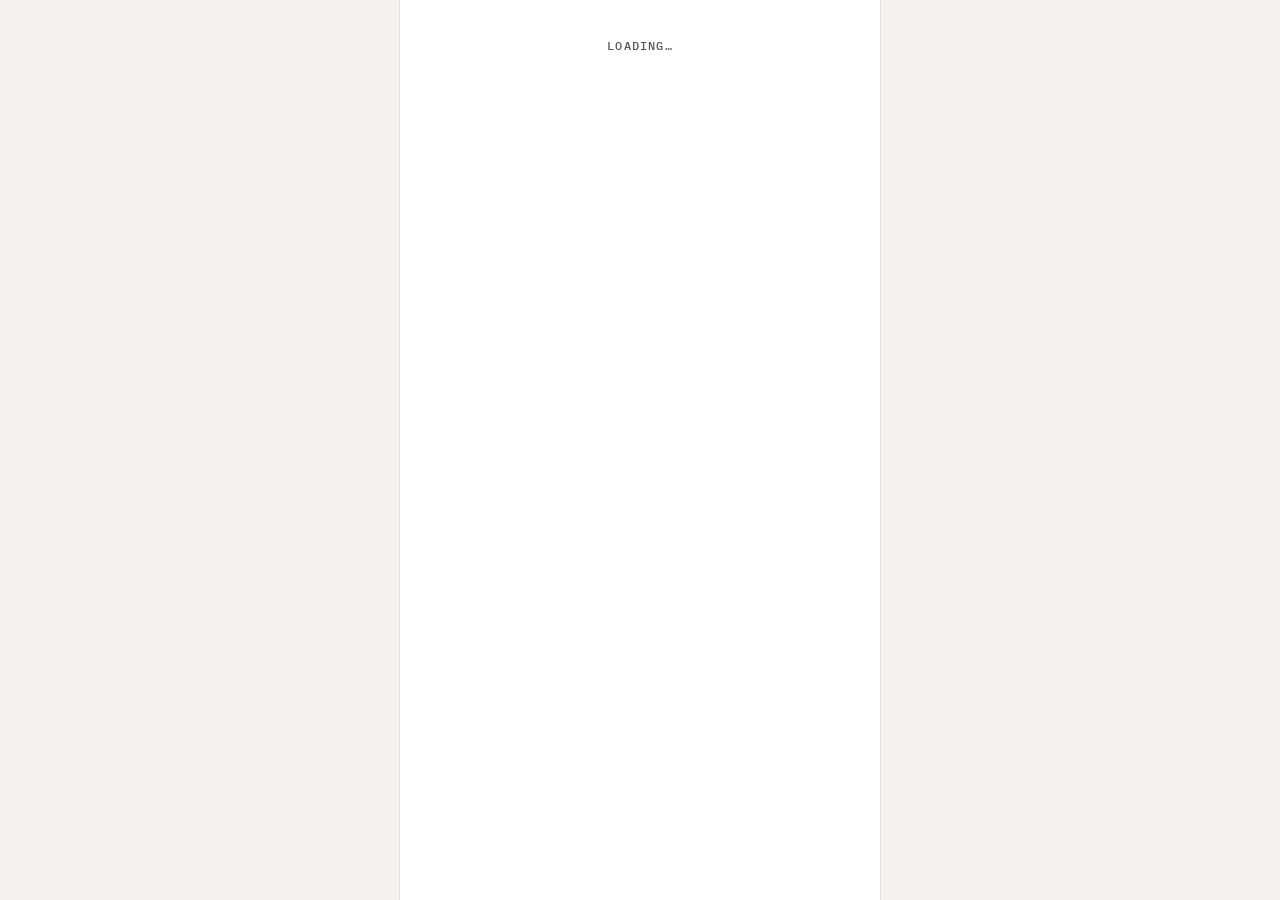
==== commit c39e626d: "Launch live client portal at /app with Supabase logins; add Client login link Co-Authored-By: Claude" ====
--- a/app/index.html
+++ b/app/index.html
@@ -4,368 +4,21 @@
 <meta charset="utf-8">
 <meta name="viewport" content="width=device-width, initial-scale=1, viewport-fit=cover">
 <meta name="robots" content="noindex">
-<title>Primal Roots App</title>
+<meta name="theme-color" content="#FFFFFF">
+<meta name="apple-mobile-web-app-capable" content="yes">
+<meta name="apple-mobile-web-app-title" content="Primal Roots">
+<title>Primal Roots</title>
+<link rel="manifest" href="manifest.webmanifest">
+<link rel="icon" href="icon.svg" type="image/svg+xml">
+<link rel="apple-touch-icon" href="icon-180.png">
 <link rel="preconnect" href="https://fonts.googleapis.com">
 <link rel="preconnect" href="https://fonts.gstatic.com" crossorigin>
-<link rel="stylesheet" href="https://fonts.googleapis.com/css2?family=Bebas+Neue&family=Source+Serif+4:opsz,wght@8..60,400;8..60,600&family=IBM+Plex+Mono:wght@500&family=Inter:wght@400;500;600&display=swap">
-<style>
-/* Layout: phone-first app shell. Sticky top bar, scrolling screen, fixed bottom tab bar. Coach view swaps the tabs. */
-:root{
-  --paper:#FFFFFF; --mist:#F3F2EF; --ink:#15130F; --stone:#5B554C; --rule:#E3E0DA; --gold:#C9A227; --rust:#A4471E; --ok:#2E7D32;
-  --display:"Bebas Neue","Arial Narrow",Impact,sans-serif;
-  --ui:"Inter",system-ui,-apple-system,"Segoe UI",Roboto,sans-serif;
-  --mono:"IBM Plex Mono",ui-monospace,Menlo,monospace;
-  color-scheme:light;
-}
-*{box-sizing:border-box}
-html,body{height:100%}
-body{margin:0;background:var(--mist);color:var(--ink);font:400 15px/1.5 var(--ui);-webkit-font-smoothing:antialiased}
-body::before{content:"";position:fixed;inset:0 0 auto;height:env(safe-area-inset-top,0px);z-index:30;background:var(--paper)}
-button{font:inherit;color:inherit;cursor:pointer}
-:focus-visible{outline:2px solid var(--rust);outline-offset:2px}
-@media (prefers-reduced-motion:reduce){*{transition:none!important;animation:none!important}}
-.app{max-width:480px;margin:0 auto;min-height:100%;background:var(--paper);position:relative;box-shadow:0 0 0 1px var(--rule)}
-.preview{background:var(--ink);color:#cfc9be;font:500 11px/1.4 var(--mono);letter-spacing:.06em;text-transform:uppercase;padding:8px max(16px,env(safe-area-inset-right,0px)) 8px max(16px,env(safe-area-inset-left,0px));display:flex;justify-content:space-between;align-items:center;gap:10px}
-.preview button{background:var(--gold);color:var(--ink);border:0;padding:6px 10px;font:500 11px/1 var(--mono);letter-spacing:.08em;text-transform:uppercase}
-.top{position:sticky;top:env(safe-area-inset-top,0px);z-index:20;background:var(--paper);border-bottom:1px solid var(--rule);display:flex;align-items:center;gap:10px;padding:12px max(16px,env(safe-area-inset-right,0px)) 12px max(16px,env(safe-area-inset-left,0px))}
-.top svg.mk{width:28px;height:28px;flex:0 0 auto}
-.top h1{font:400 24px/1 var(--display);letter-spacing:.06em;margin:0;flex:1}
-.back{background:none;border:0;padding:6px 8px 6px 0;font:500 12px/1 var(--mono);letter-spacing:.08em;text-transform:uppercase;color:var(--stone)}
-.screen{padding:18px max(16px,env(safe-area-inset-right,0px)) 110px max(16px,env(safe-area-inset-left,0px));display:grid;gap:14px}
-.label{font:500 11px/1.3 var(--mono);letter-spacing:.12em;text-transform:uppercase;color:var(--rust)}
-.muted{color:var(--stone)}
-.small{font-size:13px}
-h2{font:400 30px/1 var(--display);letter-spacing:.03em;margin:0}
-h3{font:400 21px/1.05 var(--display);letter-spacing:.04em;margin:0}
-.card{border:1px solid var(--rule);background:var(--paper);padding:16px;display:grid;gap:10px}
-.card.dark{background:var(--ink);color:var(--paper);border-color:var(--ink)}
-.card.dark .muted{color:#bdb6aa}
-.card.dark .label{color:var(--gold)}
-.card.tap{cursor:pointer;text-align:left;width:100%}
-.card.tap:hover{border-color:var(--ink)}
-.row{display:flex;align-items:center;justify-content:space-between;gap:12px}
-.stats{display:grid;grid-template-columns:repeat(3,1fr);gap:8px}
-.stat{border:1px solid var(--rule);padding:12px;display:grid;gap:2px}
-.stat b{font:400 28px/1 var(--display);letter-spacing:.02em;font-variant-numeric:tabular-nums}
-.stat span{font:500 10px/1.3 var(--mono);letter-spacing:.08em;text-transform:uppercase;color:var(--stone)}
-.btn{display:inline-flex;align-items:center;justify-content:center;gap:8px;border:2px solid var(--ink);background:var(--ink);color:var(--paper);padding:12px 16px;font:400 17px/1 var(--display);letter-spacing:.1em;text-transform:uppercase;text-decoration:none}
-.btn.ghost{background:transparent;color:var(--ink)}
-.btn.gold{background:var(--gold);border-color:var(--gold);color:var(--ink)}
-.btn.block{width:100%}
-.chip{display:inline-block;font:500 10px/1 var(--mono);letter-spacing:.1em;text-transform:uppercase;padding:5px 7px;border:1px solid var(--rule);color:var(--stone)}
-.chip.ok{border-color:var(--ok);color:var(--ok)}
-.chip.warn{border-color:var(--rust);color:var(--rust)}
-.chip.solid{background:var(--rust);border-color:var(--rust);color:#fff}
-.tabs{position:fixed;bottom:0;left:50%;transform:translateX(-50%);width:100%;max-width:480px;background:var(--paper);border-top:1px solid var(--rule);display:grid;grid-template-columns:repeat(5,1fr);padding:6px max(4px,env(safe-area-inset-right,0px)) calc(6px + env(safe-area-inset-bottom,0px)) max(4px,env(safe-area-inset-left,0px));z-index:20}
-.tabs.four{grid-template-columns:repeat(4,1fr)}
-.tab{background:none;border:0;display:grid;justify-items:center;gap:3px;padding:6px 0;font:500 10px/1 var(--mono);letter-spacing:.06em;text-transform:uppercase;color:#9a948a;position:relative}
-.tab svg{width:22px;height:22px}
-.tab[aria-current="page"]{color:var(--ink)}
-.tab[aria-current="page"]::after{content:"";position:absolute;top:-7px;left:30%;right:30%;height:2px;background:var(--rust)}
-.dot{position:absolute;top:2px;right:28%;width:8px;height:8px;background:var(--rust);border-radius:50%}
-.list{display:grid;border-top:1px solid var(--rule)}
-.li{display:flex;gap:12px;align-items:center;justify-content:space-between;padding:12px 0;border-bottom:1px solid var(--rule)}
-.li.tap{cursor:pointer;background:none;border-left:0;border-right:0;border-top:0;width:100%;text-align:left}
-.ex{border:1px solid var(--rule);display:grid}
-.exhead{display:flex;gap:12px;padding:12px;align-items:flex-start}
-.thumb{width:64px;height:64px;flex:0 0 auto;background:repeating-linear-gradient(135deg,var(--mist) 0 6px,#fff 6px 12px);border:1px solid var(--rule);display:grid;place-items:center;font:500 9px/1.2 var(--mono);color:var(--stone);text-align:center;text-transform:uppercase;letter-spacing:.06em}
-.exbody{display:grid;gap:4px;flex:1;min-width:0}
-.exbody b{font-weight:600}
-.sets{display:grid;gap:6px;padding:0 12px 12px}
-.set{display:grid;grid-template-columns:42px 1fr 1fr 44px;gap:8px;align-items:center}
-.set span{font:500 11px/1 var(--mono);color:var(--stone)}
-.set input{width:100%;border:1px solid var(--rule);padding:8px;font:500 15px/1 var(--ui);text-align:center;border-radius:0;background:#fff;color:var(--ink)}
-.done{width:44px;height:38px;border:1px solid var(--rule);background:#fff;display:grid;place-items:center}
-.done[aria-pressed="true"]{background:var(--ink);border-color:var(--ink);color:#fff}
-.bar{height:8px;background:var(--mist);position:relative}
-.bar i{position:absolute;inset:0 auto 0 0;background:var(--rust)}
-.scale{display:flex;gap:4px;flex-wrap:wrap}
-.scale button{width:36px;height:36px;border:1px solid var(--rule);background:#fff;font:500 13px/1 var(--mono)}
-.scale button[aria-pressed="true"]{background:var(--ink);color:#fff;border-color:var(--ink)}
-.fld{display:grid;gap:6px}
-.fld label{font-weight:600;font-size:14px}
-.fld input,.fld textarea,.fld select{border:1px solid #c9c4ba;padding:10px 12px;font:400 16px/1.4 var(--ui);border-radius:0;background:#fff;color:var(--ink);width:100%}
-.chat{display:grid;gap:8px;padding-bottom:70px}
-.msg{max-width:80%;padding:10px 12px;font-size:15px;line-height:1.4}
-.msg.me{justify-self:end;background:var(--ink);color:#fff}
-.msg.them{justify-self:start;background:var(--mist)}
-.msg time{display:block;font:500 10px/1 var(--mono);opacity:.6;margin-top:6px}
-.composer{position:fixed;bottom:calc(64px + env(safe-area-inset-bottom,0px));left:50%;transform:translateX(-50%);width:100%;max-width:480px;background:var(--paper);border-top:1px solid var(--rule);display:flex;gap:8px;padding:10px max(16px,env(safe-area-inset-right,0px)) 10px max(16px,env(safe-area-inset-left,0px));z-index:19}
-.composer input{flex:1;border:1px solid #c9c4ba;padding:10px 12px;font:400 16px/1.2 var(--ui);border-radius:0;min-width:0}
-.composer button{border:0;background:var(--rust);color:#fff;padding:0 16px;font:400 16px/1 var(--display);letter-spacing:.1em}
-.meal{display:grid;grid-template-columns:auto 1fr auto;gap:10px;align-items:start;padding:12px 0;border-bottom:1px solid var(--rule)}
-.meal .when{font:500 11px/1.6 var(--mono);color:var(--rust);text-transform:uppercase;letter-spacing:.06em;width:64px}
-.spark{width:100%;height:120px;display:block}
-.seg{display:grid;grid-template-columns:repeat(3,1fr);border:1px solid var(--ink)}
-.seg button{background:#fff;border:0;padding:10px 4px;font:500 11px/1 var(--mono);letter-spacing:.06em;text-transform:uppercase}
-.seg button + button{border-left:1px solid var(--ink)}
-.seg button[aria-pressed="true"]{background:var(--ink);color:#fff}
-.toast{position:fixed;left:50%;bottom:calc(84px + env(safe-area-inset-bottom,0px));transform:translateX(-50%);background:var(--ink);color:#fff;padding:10px 14px;font:500 12px/1.3 var(--mono);letter-spacing:.04em;z-index:40}
-.avatar{width:40px;height:40px;flex:0 0 auto;background:var(--ink);color:#fff;display:grid;place-items:center;font:400 18px/1 var(--display);letter-spacing:.04em}
-.flag{border-left:3px solid var(--rust);padding:8px 12px;background:#fbf1ed;font-size:14px}
-.guide li{margin-bottom:6px}
-</style>
+<link rel="stylesheet" href="https://fonts.googleapis.com/css2?family=Bebas+Neue&family=IBM+Plex+Mono:wght@500&family=Inter:wght@400;500;600&display=swap">
+<link rel="stylesheet" href="app.css">
 </head>
 <body>
-
-
-<div class="app" id="app"></div>
-
-<script>
-(function(){
-/* ---------- sample data (shaped like the future database tables) ---------- */
-var today = new Date(); today.setHours(0,0,0,0);
-function dayOffset(n,h,m){var d=new Date(today);d.setDate(d.getDate()+n);if(h!=null)d.setHours(h,m||0);return d;}
-var DB = {
-  coach:{name:'Wade', phone:'541-703-8179', email:'wade@primalroots.fit', bookingLink:'https://calendar.app.google/3cA5vLPcfc19vx5R9'},
-  clients:[
-    {id:'c1', name:'Mike R.', first:'Mike', plan:'The Full Root', sessionsPerMonth:8, used:3, rolled:1, price:920, term:'Month to month', method:'Card', paid:true, parq:'Cleared', goal:'Lose 20 lb and stop my low back flaring up at work', avoid:'Morning low back stiffness. No heavy spinal loading yet.', schedule:'Mon/Wed 6:00am', start:'Nov 2, 2026', workoutPlan:true, nutritionPlan:true, lastCheckin:0, unread:1},
-    {id:'c2', name:'Dan K.', first:'Dan', plan:'The Root', sessionsPerMonth:4, used:1, rolled:0, price:560, term:'3-month prepaid', method:'Zelle', paid:true, parq:'Clearance received', goal:'Get back in shape for hunting season', avoid:'Left knee meniscus surgery 2023. Avoid deep loaded knee flexion.', schedule:'Sat 9:00am', start:'Nov 9, 2026', workoutPlan:true, nutritionPlan:true, lastCheckin:2, unread:0},
-    {id:'c3', name:'Tyler B.', first:'Tyler', plan:'Custom', sessionsPerMonth:8, used:2, rolled:0, price:840, term:'Month to month', method:'Cash', paid:false, parq:'Needs clearance', goal:'Build strength after years of desk work', avoid:'Waiting on doctor clearance (PAR-Q question 1).', schedule:'Tue/Thu 5:30pm', start:'Nov 16, 2026', workoutPlan:true, nutritionPlan:false, lastCheckin:5, unread:0}
-  ],
-  sessions:[ {client:'c1', at:dayOffset(1,6,0), type:'Training session'}, {client:'c1', at:dayOffset(3,6,0), type:'Training session'},
-             {client:'c2', at:dayOffset(4,9,0), type:'Training session'}, {client:'c3', at:dayOffset(1,17,30), type:'Training session'} ],
-  program:{ name:'Ground Up — Phase 1', weeks:4, week:2, days:[
-    {id:'w1', day:'Mon', title:'Feet + Hinge', focus:'Lower body · in person', mins:55, inPerson:true, exercises:[
-      {name:'Short foot holds', detail:'Barefoot. Pull the ball of the foot toward the heel without curling toes.', sets:3, reps:'30 sec', load:'Bodyweight'},
-      {name:'Toe yoga', detail:'Big toe up, little toes down, then switch. Slow and controlled.', sets:2, reps:'10 each', load:'Bodyweight'},
-      {name:'Kettlebell deadlift', detail:'Hips back, flat back, drive the floor away.', sets:3, reps:'8', load:'24 kg'},
-      {name:'Goblet squat', detail:'Heels down, chest tall, pause 1 sec at the bottom.', sets:3, reps:'10', load:'16 kg'},
-      {name:'Suitcase carry', detail:'One bell, stand tall, do not lean. Switch hands each set.', sets:3, reps:'40 m', load:'24 kg'} ]},
-    {id:'w2', day:'Tue', title:'Walk + Mobility', focus:'On your own · 30 min', mins:30, inPerson:false, exercises:[
-      {name:'Brisk walk', detail:'Nose breathing pace. Flat shoes or barefoot shoes if you have them.', sets:1, reps:'20 min', load:'—'},
-      {name:'Ankle rocks', detail:'Knee over toes against a wall, heel down.', sets:2, reps:'12 each', load:'Bodyweight'},
-      {name:'Hip airplanes', detail:'Hold a counter for balance. Rotate over the standing hip.', sets:2, reps:'6 each', load:'Bodyweight'} ]},
-    {id:'w3', day:'Wed', title:'Rotate + Press', focus:'Upper body · in person', mins:55, inPerson:true, exercises:[
-      {name:'Mace 360', detail:'Elbows close to the head, ribs down, smooth circle.', sets:3, reps:'8 each way', load:'7 kg'},
-      {name:'Landmine rotation', detail:'Pivot the back foot, power from the hips, not the arms.', sets:3, reps:'8 each side', load:'Bar + 10 lb'},
-      {name:'Half-kneeling KB press', detail:'Squeeze the down-side glute, press straight up.', sets:3, reps:'8 each', load:'16 kg'},
-      {name:'Cable row', detail:'Reach long, pull to the ribs, pause.', sets:3, reps:'12', load:'50 lb'} ]},
-    {id:'w4', day:'Fri', title:'Carry + Conditioning', focus:'On your own · 35 min', mins:35, inPerson:false, exercises:[
-      {name:'Kettlebell swing', detail:'Hike, snap the hips, float the bell. Rest as needed.', sets:5, reps:'15', load:'16 kg'},
-      {name:'Farmer carry', detail:'Two bells, short fast steps.', sets:4, reps:'40 m', load:'2 × 16 kg'},
-      {name:'Dead bug', detail:'Low back pressed down, slow exhale.', sets:3, reps:'8 each', load:'Bodyweight'} ]}
-  ]},
-  nutrition:{ title:'Ancestral basics', summary:'Simple, whole-food guidelines we set together at your intro session. Adjusted at check-ins.', guidelines:[
-      'Build every meal around a palm-to-hand-sized portion of animal protein: beef, eggs, fish, poultry.',
-      'Add fruit and dairy you tolerate well for carbs and energy, more on training days.',
-      'Cook with butter, tallow or olive oil. Skip seed oils and packaged snacks.',
-      'Drink water through the day; add salt if you train hard or sweat a lot.',
-      'Eat most of your food earlier in the day and finish 2–3 hours before bed.'],
-    sampleDay:[['Breakfast','4 eggs, berries, whole milk'],['Lunch','Ground beef bowl with rice or potatoes, fruit'],['Snack','Greek yogurt and honey'],['Dinner','Steak or salmon, roasted vegetables']],
-    note:'This is general coaching, not medical nutrition therapy. Check with your doctor if you have a medical condition.' },
-  foodLog:[ {when:'Breakfast', what:'4 eggs, blueberries, coffee with cream', time:'7:10am'}, {when:'Lunch', what:'Ground beef, white rice, orange', time:'12:30pm'} ],
-  water:5,
-  checkins:[ {d:-6,weight:212.4,sleep:6,energy:5,soreness:4,stress:7},{d:-5,weight:212.0,sleep:7,energy:6,soreness:5,stress:6},{d:-4,weight:211.6,sleep:6,energy:6,soreness:6,stress:6},
-             {d:-3,weight:211.8,sleep:7,energy:7,soreness:4,stress:5},{d:-2,weight:211.1,sleep:8,energy:7,soreness:3,stress:5},{d:-1,weight:210.6,sleep:7,energy:8,soreness:3,stress:4} ],
-  messages:{ c1:[ {from:'coach', text:'Nice work on swings Monday. How is the back feeling this morning?', at:dayOffset(-1,8,2)},
-                  {from:'client', text:'Way less stiff than usual. Did the foot stuff before work too.', at:dayOffset(-1,8,40)},
-                  {from:'coach', text:'Love it. Keep the walks going on Tuesday and we will add load Wednesday.', at:dayOffset(-1,9,5)} ],
-             c2:[ {from:'client', text:'Knee felt solid on the step-ups.', at:dayOffset(-2,18,0)} ], c3:[] },
-  documents:[ {name:'Intake forms (signed)', date:'Oct 30, 2026'}, {name:'Client agreement', date:'Nov 2, 2026'} ],
-  coachNotes:{ c1:[ {d:'Nov 2', t:'Personal', n:'Wife Sarah, two kids. Desk job 7–3. Loves fly fishing.'}, {d:'Nov 2', t:'Injury / pain', n:'Back fine during swings; ask about morning stiffness.'} ],
-               c2:[ {d:'Nov 9', t:'Programming', n:'Progress step-up height before adding load.'} ],
-               c3:[ {d:'Nov 16', t:'Billing', n:'Pays cash at first session of the month.'} ] }
-};
-
-/* ---------- state ---------- */
-var S = { role:'client', tab:'today', sub:null, me:'c1', coachClient:null, done:{}, checkin:{}, toast:null, logDraft:null };
-var root = document.getElementById('app');
-function esc(s){return String(s==null?'':s).replace(/[&<>"]/g,function(c){return{'&':'&amp;','<':'&lt;','>':'&gt;','"':'&quot;'}[c];});}
-function fmtDay(d){return d.toLocaleDateString(undefined,{weekday:'short',month:'short',day:'numeric'});}
-function fmtTime(d){return d.toLocaleTimeString(undefined,{hour:'numeric',minute:'2-digit'});}
-function me(){return DB.clients.find(function(c){return c.id===S.me;});}
-function nextSession(cid){return DB.sessions.filter(function(s){return s.client===cid&&s.at>new Date();}).sort(function(a,b){return a.at-b.at;})[0];}
-function toast(t){S.toast=t;draw();setTimeout(function(){S.toast=null;draw();},1800);}
-
-var ICON = {
-  today:'<svg viewBox="0 0 24 24" fill="none" stroke="currentColor" stroke-width="1.8"><path d="M3 11l9-7 9 7v9a1 1 0 0 1-1 1h-5v-6H9v6H4a1 1 0 0 1-1-1z"/></svg>',
-  train:'<svg viewBox="0 0 24 24" fill="none" stroke="currentColor" stroke-width="1.8"><circle cx="12" cy="14" r="6"/><path d="M9 8.5V6a3 3 0 0 1 6 0v2.5"/></svg>',
-  food:'<svg viewBox="0 0 24 24" fill="none" stroke="currentColor" stroke-width="1.8"><path d="M7 3v8a2 2 0 0 0 4 0V3M9 11v10M17 3c-2 0-3 3-3 6s1 4 3 4v8"/></svg>',
-  chat:'<svg viewBox="0 0 24 24" fill="none" stroke="currentColor" stroke-width="1.8"><path d="M4 5h16v11H9l-5 4z"/></svg>',
-  me:'<svg viewBox="0 0 24 24" fill="none" stroke="currentColor" stroke-width="1.8"><circle cx="12" cy="8" r="4"/><path d="M4 21c1-4 4-6 8-6s7 2 8 6"/></svg>',
-  clients:'<svg viewBox="0 0 24 24" fill="none" stroke="currentColor" stroke-width="1.8"><circle cx="9" cy="8" r="3.5"/><path d="M2 20c.8-3.5 3.6-5 7-5s6.2 1.5 7 5"/><path d="M16 4.5a3.5 3.5 0 0 1 0 7M18 15c2 .6 3.4 2.2 4 5"/></svg>',
-  cal:'<svg viewBox="0 0 24 24" fill="none" stroke="currentColor" stroke-width="1.8"><rect x="3" y="5" width="18" height="16"/><path d="M3 10h18M8 3v4M16 3v4"/></svg>',
-  check:'<svg viewBox="0 0 24 24" width="18" height="18" fill="none" stroke="currentColor" stroke-width="2.4"><path d="M5 12l5 5 9-10"/></svg>'
-};
-var MARK = '<svg class="mk" viewBox="0 0 200 200" aria-hidden="true"><g fill="none" stroke="#15130F" stroke-linecap="round" stroke-linejoin="round"><circle cx="100" cy="100" r="92" stroke-width="10"/><g transform="translate(100 104) scale(0.62) translate(-105 -120)" stroke-width="12"><path d="M60 40 C60 64 58 80 52 94 C44 104 40 112 44 120 H158 C168 120 170 110 162 106 C140 100 118 92 102 82 C92 76 86 64 84 50 V40"/></g><path d="M34 104 H166" stroke="#A4471E" stroke-width="7"/><g transform="translate(100 104) scale(0.58) translate(-100 -82)" stroke-width="13"><path d="M100 82 V180"/><path d="M100 96 C86 112 66 120 44 126"/><path d="M100 96 C114 112 134 120 156 126"/><path d="M100 124 C88 140 72 150 56 162"/><path d="M100 124 C112 140 128 150 144 162"/></g></g></svg>';
-
-/* ---------- client screens ---------- */
-function todayWorkout(){var dows=['Sun','Mon','Tue','Wed','Thu','Fri','Sat'];var d=dows[new Date().getDay()];return DB.program.days.find(function(w){return w.day===d;})||DB.program.days[0];}
-function clientToday(){
-  var c=me(), ns=nextSession(c.id), w=todayWorkout(), left=c.sessionsPerMonth-c.used, doneCount=DB.program.days.filter(function(x){return S.done[x.id+'_complete'];}).length;
-  var lastMsg=(DB.messages[c.id]||[]).slice(-1)[0];
-  return '<div><p class="label">'+esc(fmtDay(new Date()))+'</p><h2>Good to see you, '+esc(c.first)+'.</h2></div>'+
-  (ns?'<div class="card dark"><p class="label">Next session with Wade</p><h3>'+esc(fmtDay(ns.at))+' · '+esc(fmtTime(ns.at))+'</h3><p class="muted small">Private gym, Bend. Bring water and shoes you can take off.</p></div>':'')+
-  '<button class="card tap" data-go="workout" data-id="'+w.id+'"><div class="row"><p class="label">Today\'s training</p><span class="chip'+(w.inPerson?' solid':'')+'">'+(w.inPerson?'In person':'On your own')+'</span></div><h3>'+esc(w.title)+'</h3><p class="muted small">'+esc(w.exercises.length)+' exercises · about '+w.mins+' min</p></button>'+
-  '<div class="stats"><div class="stat"><b>'+left+'</b><span>Sessions left</span></div><div class="stat"><b>'+c.rolled+'</b><span>Rolled over</span></div><div class="stat"><b>'+doneCount+'/'+DB.program.days.length+'</b><span>Workouts this week</span></div></div>'+
-  '<button class="card tap" data-go="checkin"><div class="row"><div><p class="label">Daily check-in</p><h3>'+(S.checkin.saved?'Checked in today':'How are you feeling?')+'</h3></div><span class="chip '+(S.checkin.saved?'ok':'warn')+'">'+(S.checkin.saved?'Done':'30 sec')+'</span></div></button>'+
-  (lastMsg?'<button class="card tap" data-tab="chat"><p class="label">Latest message</p><p>'+esc(lastMsg.text)+'</p><p class="muted small">'+(lastMsg.from==='coach'?'Wade':'You')+' · '+esc(fmtDay(lastMsg.at))+'</p></button>':'');
-}
-function clientTrain(){
-  var p=DB.program;
-  return '<div><p class="label">Your program</p><h2>'+esc(p.name)+'</h2><p class="muted small">Week '+p.week+' of '+p.weeks+'</p></div>'+
-  '<div class="bar" aria-label="Program progress"><i style="width:'+(p.week/p.weeks*100)+'%"></i></div>'+
-  p.days.map(function(w){var done=S.done[w.id+'_complete'];return '<button class="card tap" data-go="workout" data-id="'+w.id+'"><div class="row"><span class="label">'+esc(w.day)+'</span>'+(done?'<span class="chip ok">Done</span>':'<span class="chip'+(w.inPerson?' solid':'')+'">'+(w.inPerson?'In person':'On your own')+'</span>')+'</div><h3>'+esc(w.title)+'</h3><p class="muted small">'+esc(w.focus)+' · '+w.exercises.length+' exercises</p></button>';}).join('');
-}
-function workoutDetail(id){
-  var w=DB.program.days.find(function(x){return x.id===id;});
-  return '<div><p class="label">'+esc(w.day)+' · '+esc(w.focus)+'</p><h2>'+esc(w.title)+'</h2></div>'+
-  w.exercises.map(function(e,ei){
-    var sets='';for(var s=0;s<e.sets;s++){var k=id+'_'+ei+'_'+s;sets+='<div class="set"><span>Set '+(s+1)+'</span><input aria-label="Weight, set '+(s+1)+'" value="'+esc(S.done[k+'_w']!=null?S.done[k+'_w']:e.load)+'" data-log="'+k+'_w"><input aria-label="Reps, set '+(s+1)+'" value="'+esc(S.done[k+'_r']!=null?S.done[k+'_r']:e.reps)+'" data-log="'+k+'_r"><button class="done" aria-label="Mark set '+(s+1)+' done" aria-pressed="'+(S.done[k]?'true':'false')+'" data-set="'+k+'">'+ICON.check+'</button></div>';}
-    return '<div class="ex"><div class="exhead"><div class="thumb">Demo<br>video</div><div class="exbody"><b>'+esc(e.name)+'</b><span class="muted small">'+e.sets+' × '+esc(e.reps)+' · '+esc(e.load)+'</span><span class="small">'+esc(e.detail)+'</span></div></div><div class="sets"><div class="set"><span></span><span>Load</span><span>Reps</span><span></span></div>'+sets+'</div></div>';
-  }).join('')+
-  '<div class="fld"><label for="wnote">Notes for Wade</label><textarea id="wnote" rows="2" placeholder="How did it feel? Anything hurt?"></textarea></div>'+
-  '<button class="btn block" data-complete="'+id+'">'+(S.done[id+'_complete']?'Completed ✓':'Finish workout')+'</button>';
-}
-function checkinScreen(){
-  var c=S.checkin;
-  function scale(key,label){return '<div class="fld"><label>'+label+'</label><div class="scale">'+[1,2,3,4,5,6,7,8,9,10].map(function(n){return '<button aria-pressed="'+(c[key]===n?'true':'false')+'" data-ck="'+key+'" data-v="'+n+'">'+n+'</button>';}).join('')+'</div></div>';}
-  return '<div><p class="label">Daily check-in</p><h2>How are you today?</h2></div>'+
-  '<div class="fld"><label for="ckw">Morning bodyweight (lb)</label><input id="ckw" inputmode="decimal" value="'+esc(c.weight||'')+'" data-ckin="weight" placeholder="e.g. 210.2"></div>'+
-  scale('sleep','Sleep quality')+scale('energy','Energy')+scale('soreness','Soreness')+scale('stress','Stress')+
-  '<div class="fld"><label for="ckn">Anything Wade should know?</label><textarea id="ckn" rows="2" data-ckin="note">'+esc(c.note||'')+'</textarea></div>'+
-  '<button class="btn block" data-saveck="1">Save check-in</button>';
-}
-function clientFood(){
-  var n=DB.nutrition;
-  return '<div><p class="label">Nutrition plan</p><h2>'+esc(n.title)+'</h2><p class="muted small">'+esc(n.summary)+'</p></div>'+
-  '<div class="card"><p class="label">Your guidelines</p><ul class="guide" style="margin:0;padding-left:18px">'+n.guidelines.map(function(g){return '<li>'+esc(g)+'</li>';}).join('')+'</ul></div>'+
-  '<div class="card"><p class="label">Sample day</p>'+n.sampleDay.map(function(m){return '<div class="row small"><b>'+esc(m[0])+'</b><span class="muted" style="text-align:right">'+esc(m[1])+'</span></div>';}).join('')+'</div>'+
-  '<div class="row"><h3>Today\'s food log</h3><button class="btn ghost" data-go="addfood" style="padding:8px 12px;font-size:15px">+ Add</button></div>'+
-  '<div class="list">'+(DB.foodLog.length?DB.foodLog.map(function(f){return '<div class="meal"><span class="when">'+esc(f.when)+'</span><span>'+esc(f.what)+'</span><span class="muted small">'+esc(f.time)+'</span></div>';}).join(''):'<p class="muted">Nothing logged yet today.</p>')+'</div>'+
-  '<div class="card"><div class="row"><p class="label">Water</p><span class="muted small">'+DB.water+' of 8 glasses</span></div><div class="bar"><i style="width:'+Math.min(100,DB.water/8*100)+'%"></i></div><div class="row"><button class="btn ghost" data-water="-1" style="padding:8px 14px">−</button><button class="btn" data-water="1" style="padding:8px 14px">+ Glass</button></div></div>'+
-  '<p class="muted small">'+esc(n.note)+'</p>';
-}
-function addFood(){
-  return '<div><p class="label">Food log</p><h2>Add a meal</h2></div>'+
-  '<div class="fld"><label for="fw">Meal</label><select id="fw"><option>Breakfast</option><option>Lunch</option><option>Snack</option><option>Dinner</option></select></div>'+
-  '<div class="fld"><label for="fd">What did you eat?</label><textarea id="fd" rows="3" placeholder="e.g. 8 oz steak, potatoes, butter"></textarea></div>'+
-  '<div class="fld"><label>Photo (optional)</label><div class="thumb" style="width:100%;height:90px">Tap to add a photo<br>(coming in the live app)</div></div>'+
-  '<button class="btn block" data-savefood="1">Save meal</button>';
-}
-function chatScreen(cid, asCoach){
-  var msgs=DB.messages[cid]||[];
-  return '<div class="chat">'+(msgs.length?msgs.map(function(m){var mine=asCoach?m.from==='coach':m.from==='client';return '<div class="msg '+(mine?'me':'them')+'">'+esc(m.text)+'<time>'+esc(fmtDay(m.at))+' · '+esc(fmtTime(m.at))+'</time></div>';}).join(''):'<p class="muted">No messages yet. Say hi.</p>')+'</div>'+
-  '<form class="composer" data-send="'+cid+'"><input aria-label="Message" placeholder="Message'+(asCoach?'':' Wade')+'…" id="msgin" autocomplete="off"><button type="submit">Send</button></form>';
-}
-function spark(vals){
-  var w=320,h=110,p=18,min=Math.min.apply(null,vals)-0.5,max=Math.max.apply(null,vals)+0.5;
-  var pts=vals.map(function(v,i){return [p+i*(w-2*p)/(vals.length-1), h-p-(v-min)/(max-min)*(h-2*p)];});
-  var d=pts.map(function(q,i){return (i?'L':'M')+q[0].toFixed(1)+' '+q[1].toFixed(1);}).join(' ');
-  var area=d+' L'+pts[pts.length-1][0]+' '+(h-p)+' L'+pts[0][0]+' '+(h-p)+' Z';
-  var last=pts[pts.length-1];
-  return '<svg class="spark" viewBox="0 0 '+w+' '+h+'" role="img" aria-label="Bodyweight trend"><line x1="'+p+'" x2="'+(w-p)+'" y1="'+(h-p)+'" y2="'+(h-p)+'" stroke="#E3E0DA"/><path d="'+area+'" fill="#A4471E" fill-opacity=".08"/><path d="'+d+'" fill="none" stroke="#A4471E" stroke-width="2.5"/><circle cx="'+last[0]+'" cy="'+last[1]+'" r="4.5" fill="#A4471E"/><text x="'+(last[0]-6)+'" y="'+(last[1]-10)+'" text-anchor="end" font-family="IBM Plex Mono, monospace" font-size="11" fill="#15130F">'+vals[vals.length-1]+' lb</text><text x="'+p+'" y="'+(h-3)+'" font-family="IBM Plex Mono, monospace" font-size="10" fill="#5B554C">'+vals.length+' days</text></svg>';
-}
-function clientMe(){
-  var c=me(), w=DB.checkins.map(function(x){return x.weight;});
-  return '<div class="row"><div><p class="label">Your plan</p><h2>'+esc(c.plan)+'</h2></div><span class="chip '+(c.paid?'ok':'warn')+'">'+(c.paid?'Paid this month':'Payment due')+'</span></div>'+
-  '<div class="stats"><div class="stat"><b>'+(c.sessionsPerMonth-c.used)+'</b><span>Sessions left</span></div><div class="stat"><b>'+c.sessionsPerMonth+'</b><span>Per month</span></div><div class="stat"><b>$'+c.price+'</b><span>Per month</span></div></div>'+
-  '<a class="btn block" href="'+DB.coach.bookingLink+'" target="_blank" rel="noopener">Book a session</a>'+
-  '<div class="card"><p class="label">Progress</p><div class="row"><h3>Bodyweight</h3><span class="chip ok">'+(w[w.length-1]-w[0]).toFixed(1)+' lb</span></div>'+spark(w)+'</div>'+
-  '<div class="card"><p class="label">Your goal</p><p>'+esc(c.goal)+'</p></div>'+
-  '<div class="card"><p class="label">Documents</p><div class="list">'+DB.documents.map(function(d){return '<div class="li"><span>'+esc(d.name)+'</span><span class="muted small">'+esc(d.date)+'</span></div>';}).join('')+'</div></div>'+
-  '<div class="card"><p class="label">Plan details</p><div class="list"><div class="li"><span>Term</span><b>'+esc(c.term)+'</b></div><div class="li"><span>Schedule</span><b>'+esc(c.schedule)+'</b></div><div class="li"><span>Payment</span><b>'+esc(c.method)+'</b></div></div><p class="muted small">Cancel or reschedule at least 24 hours ahead and the session rolls over. Questions? Call or text '+DB.coach.phone+'.</p></div>';
-}
-
-/* ---------- coach screens ---------- */
-function coachToday(){
-  var up=DB.sessions.filter(function(s){return s.at>new Date();}).sort(function(a,b){return a.at-b.at;});
-  var flags=DB.clients.filter(function(c){return c.parq==='Needs clearance'||!c.paid||c.lastCheckin>=4;});
-  return '<div><p class="label">'+esc(fmtDay(new Date()))+'</p><h2>Coach dashboard</h2></div>'+
-  '<div class="stats"><div class="stat"><b>'+DB.clients.length+'</b><span>Active clients</span></div><div class="stat"><b>'+up.length+'</b><span>Upcoming sessions</span></div><div class="stat"><b>'+DB.clients.filter(function(c){return !c.paid;}).length+'</b><span>Unpaid</span></div></div>'+
-  (flags.length?'<div class="card"><p class="label">Needs attention</p>'+flags.map(function(c){var why=[];if(c.parq==='Needs clearance')why.push('PAR-Q clearance needed');if(!c.paid)why.push('Payment due');if(c.lastCheckin>=4)why.push('No check-in for '+c.lastCheckin+' days');return '<button class="li tap" data-client="'+c.id+'"><span><b>'+esc(c.name)+'</b><br><span class="small muted">'+esc(why.join(' · '))+'</span></span><span class="chip warn">Open</span></button>';}).join('')+'</div>':'')+
-  '<div class="card"><p class="label">Upcoming sessions</p><div class="list">'+up.map(function(s){var c=DB.clients.find(function(x){return x.id===s.client;});return '<button class="li tap" data-client="'+c.id+'"><span><b>'+esc(c.name)+'</b><br><span class="small muted">'+esc(c.plan)+'</span></span><span class="small" style="text-align:right">'+esc(fmtDay(s.at))+'<br>'+esc(fmtTime(s.at))+'</span></button>';}).join('')+'</div></div>';
-}
-function coachClients(){
-  return '<div><p class="label">Roster</p><h2>Clients</h2></div><div class="list">'+DB.clients.map(function(c){
-    return '<button class="li tap" data-client="'+c.id+'"><span style="display:flex;gap:12px;align-items:center"><span class="avatar">'+esc(c.first[0])+'</span><span><b>'+esc(c.name)+'</b><br><span class="small muted">'+esc(c.plan)+' · '+(c.sessionsPerMonth-c.used)+' sessions left</span></span></span><span class="chip '+(c.parq==='Needs clearance'?'warn':c.paid?'ok':'warn')+'">'+(c.parq==='Needs clearance'?'Clearance':c.paid?'Paid':'Unpaid')+'</span></button>';
-  }).join('')+'</div><button class="btn ghost block" data-toast="In the live app this opens a form to add a client and send their login invite.">+ Add client</button>';
-}
-function coachClient(id){
-  var c=DB.clients.find(function(x){return x.id===id;}), ns=nextSession(id), notes=DB.coachNotes[id]||[];
-  return '<div class="row"><div><p class="label">'+esc(c.plan)+'</p><h2>'+esc(c.name)+'</h2></div><span class="avatar">'+esc(c.first[0])+'</span></div>'+
-  (c.parq==='Needs clearance'?'<div class="flag"><b>PAR-Q:</b> needs physician clearance (Form 5) before training.</div>':'')+
-  '<div class="stats"><div class="stat"><b>'+c.used+'/'+c.sessionsPerMonth+'</b><span>Sessions used</span></div><div class="stat"><b>'+c.rolled+'</b><span>Rolled over</span></div><div class="stat"><b style="color:'+(c.paid?'var(--ok)':'var(--rust)')+'">'+(c.paid?'Paid':'Due')+'</b><span>This month</span></div></div>'+
-  '<div class="card"><p class="label">Watch for</p><p>'+esc(c.avoid)+'</p></div>'+
-  '<div class="card"><p class="label">Goal</p><p>'+esc(c.goal)+'</p></div>'+
-  '<div class="card"><p class="label">Plan</p><div class="list"><div class="li"><span>Next session</span><b>'+(ns?esc(fmtDay(ns.at)+' · '+fmtTime(ns.at)):'Not booked')+'</b></div><div class="li"><span>Schedule</span><b>'+esc(c.schedule)+'</b></div><div class="li"><span>Price</span><b>$'+c.price+'/mo · '+esc(c.method)+'</b></div><div class="li"><span>Term</span><b>'+esc(c.term)+'</b></div><div class="li"><span>Workout / nutrition plan</span><b>'+(c.workoutPlan?'Yes':'No')+' / '+(c.nutritionPlan?'Yes':'No')+'</b></div></div></div>'+
-  '<div class="seg" role="group"><button data-ct="notes" aria-pressed="'+(S.ctab!=='docs'&&S.ctab!=='chat'?'true':'false')+'">Notes</button><button data-ct="chat" aria-pressed="'+(S.ctab==='chat'?'true':'false')+'">Messages</button><button data-ct="docs" aria-pressed="'+(S.ctab==='docs'?'true':'false')+'">Paperwork</button></div>'+
-  (S.ctab==='docs'?'<div class="list"><div class="li"><span>Intake forms (Forms 1–4)</span><span class="chip ok">Signed</span></div><div class="li"><span>Client agreement (Form 7)</span><span class="chip ok">Signed</span></div><div class="li"><span>Needs analysis (Form 6)</span><span class="chip">Draft</span></div>'+(c.parq==='Needs clearance'?'<div class="li"><span>Physician clearance (Form 5)</span><span class="chip warn">Waiting</span></div>':'')+'</div>':
-   S.ctab==='chat'?'<button class="btn block" data-tab="inbox" data-pick="'+id+'">Open conversation</button>':
-   '<div class="list">'+notes.map(function(n){return '<div class="li" style="align-items:flex-start"><span><span class="chip">'+esc(n.t)+'</span><br>'+esc(n.n)+'</span><span class="muted small">'+esc(n.d)+'</span></div>';}).join('')+'</div><div class="fld"><label for="cn">Add a note</label><textarea id="cn" rows="2"></textarea></div><button class="btn ghost block" data-addnote="'+id+'">Save note</button>');
-}
-function coachInbox(){
-  if(S.coachChat) return chatScreen(S.coachChat,true);
-  return '<div><p class="label">Messages</p><h2>Inbox</h2></div><div class="list">'+DB.clients.map(function(c){var m=(DB.messages[c.id]||[]).slice(-1)[0];
-    return '<button class="li tap" data-chat="'+c.id+'"><span style="display:flex;gap:12px;align-items:center"><span class="avatar">'+esc(c.first[0])+'</span><span><b>'+esc(c.name)+'</b><br><span class="small muted">'+esc(m?m.text.slice(0,48)+(m.text.length>48?'…':''):'No messages yet')+'</span></span></span>'+(c.unread?'<span class="chip solid">New</span>':'')+'</button>';}).join('')+'</div>';
-}
-function coachSchedule(){
-  var days=[];for(var i=0;i<7;i++)days.push(dayOffset(i));
-  return '<div><p class="label">This week</p><h2>Schedule</h2><p class="muted small">Synced from your Google Calendar in the live app.</p></div>'+
-  days.map(function(d){var ss=DB.sessions.filter(function(s){return s.at.toDateString()===d.toDateString();});
-    return '<div class="card"><p class="label">'+esc(fmtDay(d))+'</p>'+(ss.length?ss.map(function(s){var c=DB.clients.find(function(x){return x.id===s.client;});return '<button class="li tap" data-client="'+c.id+'"><b>'+esc(fmtTime(s.at))+'</b><span>'+esc(c.name)+'</span></button>';}).join(''):'<p class="muted small">Open</p>')+'</div>';}).join('');
-}
-
-/* ---------- shell ---------- */
-var CLIENT_TABS=[['today','Today'],['train','Train'],['food','Food'],['chat','Chat'],['me','Me']];
-var COACH_TABS=[['today','Today','today'],['clients','Clients','clients'],['schedule','Schedule','cal'],['inbox','Inbox','chat']];
-function title(){
-  if(S.role==='client'){ if(S.sub==='workout')return 'Workout'; if(S.sub==='checkin')return 'Check-in'; if(S.sub==='addfood')return 'Food log';
-    return {today:'Primal Roots',train:'Train',food:'Food',chat:'Wade',me:'My plan'}[S.tab]; }
-  if(S.coachClient)return 'Client'; if(S.tab==='inbox'&&S.coachChat){var c=DB.clients.find(function(x){return x.id===S.coachChat;});return c.name;}
-  return {today:'Primal Roots',clients:'Clients',schedule:'Schedule',inbox:'Inbox'}[S.tab];
-}
-function draw(){
-  var back = (S.role==='client'&&S.sub)||(S.role==='coach'&&(S.coachClient||(S.tab==='inbox'&&S.coachChat)));
-  var body;
-  if(S.role==='client'){
-    body = S.sub==='workout'?workoutDetail(S.subId): S.sub==='checkin'?checkinScreen(): S.sub==='addfood'?addFood():
-      ({today:clientToday,train:clientTrain,food:clientFood,chat:function(){return chatScreen(S.me,false);},me:clientMe})[S.tab]();
-  } else {
-    body = S.coachClient?coachClient(S.coachClient): ({today:coachToday,clients:coachClients,schedule:coachSchedule,inbox:coachInbox})[S.tab]();
-  }
-  var tabs = S.role==='client'?CLIENT_TABS:COACH_TABS;
-  root.innerHTML =
-    '<div class="preview"><span>Preview · sample data · '+(S.role==='client'?'client view':'coach view')+'</span><button data-role="1">Switch to '+(S.role==='client'?'coach':'client')+' view</button></div>'+
-    '<header class="top">'+(back?'<button class="back" data-back="1">← Back</button>':MARK)+'<h1>'+esc(title())+'</h1></header>'+
-    '<main class="screen">'+body+'</main>'+
-    '<nav class="tabs'+(tabs.length===4?' four':'')+'" aria-label="Main">'+tabs.map(function(t){
-      var cur=S.tab===t[0]&&!(S.sub)&&!(S.coachClient);
-      var dot = (S.role==='coach'&&t[0]==='inbox'&&DB.clients.some(function(c){return c.unread;}));
-      return '<button class="tab" data-tab="'+t[0]+'"'+(S.tab===t[0]?' aria-current="page"':'')+'>'+ICON[t[2]||(t[0]==='today'?'today':t[0]==='train'?'train':t[0]==='food'?'food':t[0]==='chat'?'chat':'me')]+t[1]+(dot?'<i class="dot"></i>':'')+'</button>';
-    }).join('')+'</nav>'+
-    (S.toast?'<div class="toast" role="status">'+esc(S.toast)+'</div>':'');
-  var box=root.querySelector('.chat'); if(box) window.scrollTo(0,document.body.scrollHeight);
-}
-
-root.addEventListener('click',function(e){
-  var t=e.target.closest('button,a'); if(!t) return; var d=t.dataset;
-  if(d.role){S.role=S.role==='client'?'coach':'client';S.tab='today';S.sub=null;S.coachClient=null;S.coachChat=null;window.scrollTo(0,0);return draw();}
-  if(d.back){ if(S.role==='client'){S.sub=null;} else if(S.coachClient){S.coachClient=null;} else {S.coachChat=null;} window.scrollTo(0,0); return draw(); }
-  if(d.tab){S.tab=d.tab;S.sub=null;S.coachClient=null;S.coachChat=d.pick||null;if(d.pick){var c0=DB.clients.find(function(x){return x.id===d.pick;});c0.unread=0;}window.scrollTo(0,0);return draw();}
-  if(d.go){S.sub=d.go;S.subId=d.id;window.scrollTo(0,0);return draw();}
-  if(d.set){S.done[d.set]=!S.done[d.set];return draw();}
-  if(d.complete){S.done[d.complete+'_complete']=true;S.sub=null;S.tab='train';toast('Workout saved. Wade can see it.');window.scrollTo(0,0);return;}
-  if(d.ck){S.checkin[d.ck]=+d.v;return draw();}
-  if(d.saveck){S.checkin.saved=true;var wv=parseFloat(S.checkin.weight);if(!isNaN(wv))DB.checkins.push({d:0,weight:wv});S.sub=null;toast('Check-in saved.');return;}
-  if(d.water){DB.water=Math.max(0,Math.min(12,DB.water+(+d.water)));return draw();}
-  if(d.savefood){var what=document.getElementById('fd').value.trim();if(!what){return toast('Add what you ate first.');}DB.foodLog.push({when:document.getElementById('fw').value,what:what,time:fmtTime(new Date())});S.sub=null;toast('Meal logged.');return;}
-  if(d.client){S.coachClient=d.client;S.ctab='notes';window.scrollTo(0,0);return draw();}
-  if(d.ct){S.ctab=d.ct;return draw();}
-  if(d.chat){S.coachChat=d.chat;DB.clients.find(function(x){return x.id===d.chat;}).unread=0;return draw();}
-  if(d.addnote){var v=document.getElementById('cn').value.trim();if(!v)return toast('Type a note first.');(DB.coachNotes[d.addnote]=DB.coachNotes[d.addnote]||[]).unshift({d:new Date().toLocaleDateString(undefined,{month:'short',day:'numeric'}),t:'General',n:v});toast('Note saved.');return;}
-  if(d.toast){return toast(d.toast);}
-});
-root.addEventListener('input',function(e){var d=e.target.dataset;if(d.log)S.done[d.log]=e.target.value;if(d.ckin)S.checkin[d.ckin]=e.target.value;});
-root.addEventListener('submit',function(e){e.preventDefault();var f=e.target;var cid=f.dataset.send;var inp=f.querySelector('input');var v=inp.value.trim();if(!v)return;
-  (DB.messages[cid]=DB.messages[cid]||[]).push({from:S.role==='coach'?'coach':'client',text:v,at:new Date()});
-  draw();var ni=document.getElementById('msgin');if(ni)ni.focus();
-  if(S.role==='client'){setTimeout(function(){DB.messages[cid].push({from:'coach',text:'Got it, I\'ll get back to you after my next session. (Sample reply)',at:new Date()});draw();},1400);}
-});
-draw();
-})();
-</script>
-
+<div class="app" id="app"><div class="loading">Loading…</div></div>
+<script src="https://cdn.jsdelivr.net/npm/@supabase/supabase-js@2.45.4/dist/umd/supabase.min.js"></script>
+<script src="app.js"></script>
 </body>
 </html>
--- a/app/app.css
+++ b/app/app.css
@@ -0,0 +1,117 @@
+
+/* Layout: phone-first app shell. Sticky top bar, scrolling screen, fixed bottom tab bar. Coach view swaps the tabs. */
+:root{
+  --paper:#FFFFFF; --mist:#F3F2EF; --ink:#15130F; --stone:#5B554C; --rule:#E3E0DA; --gold:#C9A227; --rust:#A4471E; --ok:#2E7D32;
+  --display:"Bebas Neue","Arial Narrow",Impact,sans-serif;
+  --ui:"Inter",system-ui,-apple-system,"Segoe UI",Roboto,sans-serif;
+  --mono:"IBM Plex Mono",ui-monospace,Menlo,monospace;
+  color-scheme:light;
+}
+*{box-sizing:border-box}
+html,body{height:100%}
+body{margin:0;background:var(--mist);color:var(--ink);font:400 15px/1.5 var(--ui);-webkit-font-smoothing:antialiased}
+body::before{content:"";position:fixed;inset:0 0 auto;height:env(safe-area-inset-top,0px);z-index:30;background:var(--paper)}
+button{font:inherit;color:inherit;cursor:pointer}
+:focus-visible{outline:2px solid var(--rust);outline-offset:2px}
+@media (prefers-reduced-motion:reduce){*{transition:none!important;animation:none!important}}
+.app{max-width:480px;margin:0 auto;min-height:100%;background:var(--paper);position:relative;box-shadow:0 0 0 1px var(--rule)}
+.preview{background:var(--ink);color:#cfc9be;font:500 11px/1.4 var(--mono);letter-spacing:.06em;text-transform:uppercase;padding:8px max(16px,env(safe-area-inset-right,0px)) 8px max(16px,env(safe-area-inset-left,0px));display:flex;justify-content:space-between;align-items:center;gap:10px}
+.preview button{background:var(--gold);color:var(--ink);border:0;padding:6px 10px;font:500 11px/1 var(--mono);letter-spacing:.08em;text-transform:uppercase}
+.top{position:sticky;top:env(safe-area-inset-top,0px);z-index:20;background:var(--paper);border-bottom:1px solid var(--rule);display:flex;align-items:center;gap:10px;padding:12px max(16px,env(safe-area-inset-right,0px)) 12px max(16px,env(safe-area-inset-left,0px))}
+.top svg.mk{width:28px;height:28px;flex:0 0 auto}
+.top h1{font:400 24px/1 var(--display);letter-spacing:.06em;margin:0;flex:1}
+.back{background:none;border:0;padding:6px 8px 6px 0;font:500 12px/1 var(--mono);letter-spacing:.08em;text-transform:uppercase;color:var(--stone)}
+.screen{padding:18px max(16px,env(safe-area-inset-right,0px)) 110px max(16px,env(safe-area-inset-left,0px));display:grid;gap:14px}
+.label{font:500 11px/1.3 var(--mono);letter-spacing:.12em;text-transform:uppercase;color:var(--rust)}
+.muted{color:var(--stone)}
+.small{font-size:13px}
+h2{font:400 30px/1 var(--display);letter-spacing:.03em;margin:0}
+h3{font:400 21px/1.05 var(--display);letter-spacing:.04em;margin:0}
+.card{border:1px solid var(--rule);background:var(--paper);padding:16px;display:grid;gap:10px}
+.card.dark{background:var(--ink);color:var(--paper);border-color:var(--ink)}
+.card.dark .muted{color:#bdb6aa}
+.card.dark .label{color:var(--gold)}
+.card.tap{cursor:pointer;text-align:left;width:100%}
+.card.tap:hover{border-color:var(--ink)}
+.row{display:flex;align-items:center;justify-content:space-between;gap:12px}
+.stats{display:grid;grid-template-columns:repeat(3,1fr);gap:8px}
+.stat{border:1px solid var(--rule);padding:12px;display:grid;gap:2px}
+.stat b{font:400 28px/1 var(--display);letter-spacing:.02em;font-variant-numeric:tabular-nums}
+.stat span{font:500 10px/1.3 var(--mono);letter-spacing:.08em;text-transform:uppercase;color:var(--stone)}
+.btn{display:inline-flex;align-items:center;justify-content:center;gap:8px;border:2px solid var(--ink);background:var(--ink);color:var(--paper);padding:12px 16px;font:400 17px/1 var(--display);letter-spacing:.1em;text-transform:uppercase;text-decoration:none}
+.btn.ghost{background:transparent;color:var(--ink)}
+.btn.gold{background:var(--gold);border-color:var(--gold);color:var(--ink)}
+.btn.block{width:100%}
+.chip{display:inline-block;font:500 10px/1 var(--mono);letter-spacing:.1em;text-transform:uppercase;padding:5px 7px;border:1px solid var(--rule);color:var(--stone)}
+.chip.ok{border-color:var(--ok);color:var(--ok)}
+.chip.warn{border-color:var(--rust);color:var(--rust)}
+.chip.solid{background:var(--rust);border-color:var(--rust);color:#fff}
+.tabs{position:fixed;bottom:0;left:50%;transform:translateX(-50%);width:100%;max-width:480px;background:var(--paper);border-top:1px solid var(--rule);display:grid;grid-template-columns:repeat(5,1fr);padding:6px max(4px,env(safe-area-inset-right,0px)) calc(6px + env(safe-area-inset-bottom,0px)) max(4px,env(safe-area-inset-left,0px));z-index:20}
+.tabs.four{grid-template-columns:repeat(4,1fr)}
+.tab{background:none;border:0;display:grid;justify-items:center;gap:3px;padding:6px 0;font:500 10px/1 var(--mono);letter-spacing:.06em;text-transform:uppercase;color:#9a948a;position:relative}
+.tab svg{width:22px;height:22px}
+.tab[aria-current="page"]{color:var(--ink)}
+.tab[aria-current="page"]::after{content:"";position:absolute;top:-7px;left:30%;right:30%;height:2px;background:var(--rust)}
+.dot{position:absolute;top:2px;right:28%;width:8px;height:8px;background:var(--rust);border-radius:50%}
+.list{display:grid;border-top:1px solid var(--rule)}
+.li{display:flex;gap:12px;align-items:center;justify-content:space-between;padding:12px 0;border-bottom:1px solid var(--rule)}
+.li.tap{cursor:pointer;background:none;border-left:0;border-right:0;border-top:0;width:100%;text-align:left}
+.ex{border:1px solid var(--rule);display:grid}
+.exhead{display:flex;gap:12px;padding:12px;align-items:flex-start}
+.thumb{width:64px;height:64px;flex:0 0 auto;background:repeating-linear-gradient(135deg,var(--mist) 0 6px,#fff 6px 12px);border:1px solid var(--rule);display:grid;place-items:center;font:500 9px/1.2 var(--mono);color:var(--stone);text-align:center;text-transform:uppercase;letter-spacing:.06em}
+.exbody{display:grid;gap:4px;flex:1;min-width:0}
+.exbody b{font-weight:600}
+.sets{display:grid;gap:6px;padding:0 12px 12px}
+.set{display:grid;grid-template-columns:42px 1fr 1fr 44px;gap:8px;align-items:center}
+.set span{font:500 11px/1 var(--mono);color:var(--stone)}
+.set input{width:100%;border:1px solid var(--rule);padding:8px;font:500 15px/1 var(--ui);text-align:center;border-radius:0;background:#fff;color:var(--ink)}
+.done{width:44px;height:38px;border:1px solid var(--rule);background:#fff;display:grid;place-items:center}
+.done[aria-pressed="true"]{background:var(--ink);border-color:var(--ink);color:#fff}
+.bar{height:8px;background:var(--mist);position:relative}
+.bar i{position:absolute;inset:0 auto 0 0;background:var(--rust)}
+.scale{display:flex;gap:4px;flex-wrap:wrap}
+.scale button{width:36px;height:36px;border:1px solid var(--rule);background:#fff;font:500 13px/1 var(--mono)}
+.scale button[aria-pressed="true"]{background:var(--ink);color:#fff;border-color:var(--ink)}
+.fld{display:grid;gap:6px}
+.fld label{font-weight:600;font-size:14px}
+.fld input,.fld textarea,.fld select{border:1px solid #c9c4ba;padding:10px 12px;font:400 16px/1.4 var(--ui);border-radius:0;background:#fff;color:var(--ink);width:100%}
+.chat{display:grid;gap:8px;padding-bottom:70px}
+.msg{max-width:80%;padding:10px 12px;font-size:15px;line-height:1.4}
+.msg.me{justify-self:end;background:var(--ink);color:#fff}
+.msg.them{justify-self:start;background:var(--mist)}
+.msg time{display:block;font:500 10px/1 var(--mono);opacity:.6;margin-top:6px}
+.composer{position:fixed;bottom:calc(64px + env(safe-area-inset-bottom,0px));left:50%;transform:translateX(-50%);width:100%;max-width:480px;background:var(--paper);border-top:1px solid var(--rule);display:flex;gap:8px;padding:10px max(16px,env(safe-area-inset-right,0px)) 10px max(16px,env(safe-area-inset-left,0px));z-index:19}
+.composer input{flex:1;border:1px solid #c9c4ba;padding:10px 12px;font:400 16px/1.2 var(--ui);border-radius:0;min-width:0}
+.composer button{border:0;background:var(--rust);color:#fff;padding:0 16px;font:400 16px/1 var(--display);letter-spacing:.1em}
+.meal{display:grid;grid-template-columns:auto 1fr auto;gap:10px;align-items:start;padding:12px 0;border-bottom:1px solid var(--rule)}
+.meal .when{font:500 11px/1.6 var(--mono);color:var(--rust);text-transform:uppercase;letter-spacing:.06em;width:64px}
+.spark{width:100%;height:120px;display:block}
+.seg{display:grid;grid-template-columns:repeat(3,1fr);border:1px solid var(--ink)}
+.seg button{background:#fff;border:0;padding:10px 4px;font:500 11px/1 var(--mono);letter-spacing:.06em;text-transform:uppercase}
+.seg button + button{border-left:1px solid var(--ink)}
+.seg button[aria-pressed="true"]{background:var(--ink);color:#fff}
+.toast{position:fixed;left:50%;bottom:calc(84px + env(safe-area-inset-bottom,0px));transform:translateX(-50%);background:var(--ink);color:#fff;padding:10px 14px;font:500 12px/1.3 var(--mono);letter-spacing:.04em;z-index:40}
+.avatar{width:40px;height:40px;flex:0 0 auto;background:var(--ink);color:#fff;display:grid;place-items:center;font:400 18px/1 var(--display);letter-spacing:.04em}
+.flag{border-left:3px solid var(--rust);padding:8px 12px;background:#fbf1ed;font-size:14px}
+.guide li{margin-bottom:6px}
+
+/* live app additions */
+.login{min-height:100vh;display:grid;align-content:center;gap:18px;padding:32px max(20px,env(safe-area-inset-right,0px)) 32px max(20px,env(safe-area-inset-left,0px))}
+.login svg.mk{width:64px;height:64px}
+.login h2{font-size:40px}
+.form{display:grid;gap:12px}
+.form .two{display:grid;grid-template-columns:1fr 1fr;gap:10px}
+.form .two > *{min-width:0}
+.err{color:var(--rust);font-weight:600;font-size:14px}
+.ok{color:var(--ok);font-weight:600;font-size:14px}
+.empty{border:1px dashed #c9c4ba;padding:18px;text-align:center;color:var(--stone);display:grid;gap:8px;justify-items:center}
+.loading{padding:40px 16px;text-align:center;color:var(--stone);font:500 12px/1 var(--mono);letter-spacing:.1em;text-transform:uppercase}
+.mini{padding:7px 10px;font-size:14px;border-width:1px}
+.ed{border:1px solid var(--rule);padding:12px;display:grid;gap:10px;background:var(--mist)}
+.ed .row input{flex:1;min-width:0}
+.exrow{display:grid;grid-template-columns:1fr 54px 70px 80px 34px;gap:6px;align-items:center}
+.exrow input{border:1px solid #c9c4ba;padding:8px;font:400 14px/1.2 var(--ui);border-radius:0;min-width:0;width:100%;background:#fff}
+.x{background:none;border:1px solid var(--rule);width:34px;height:34px;color:var(--stone)}
+.tag{font:500 10px/1 var(--mono);letter-spacing:.08em;text-transform:uppercase;color:var(--stone)}
+select.inline{border:1px solid #c9c4ba;padding:6px 8px;font:400 13px/1.2 var(--ui);background:#fff;border-radius:0}
+@media (max-width:420px){.exrow{grid-template-columns:1fr 46px 60px;}.exrow .ld,.exrow .x{grid-column:auto}}
